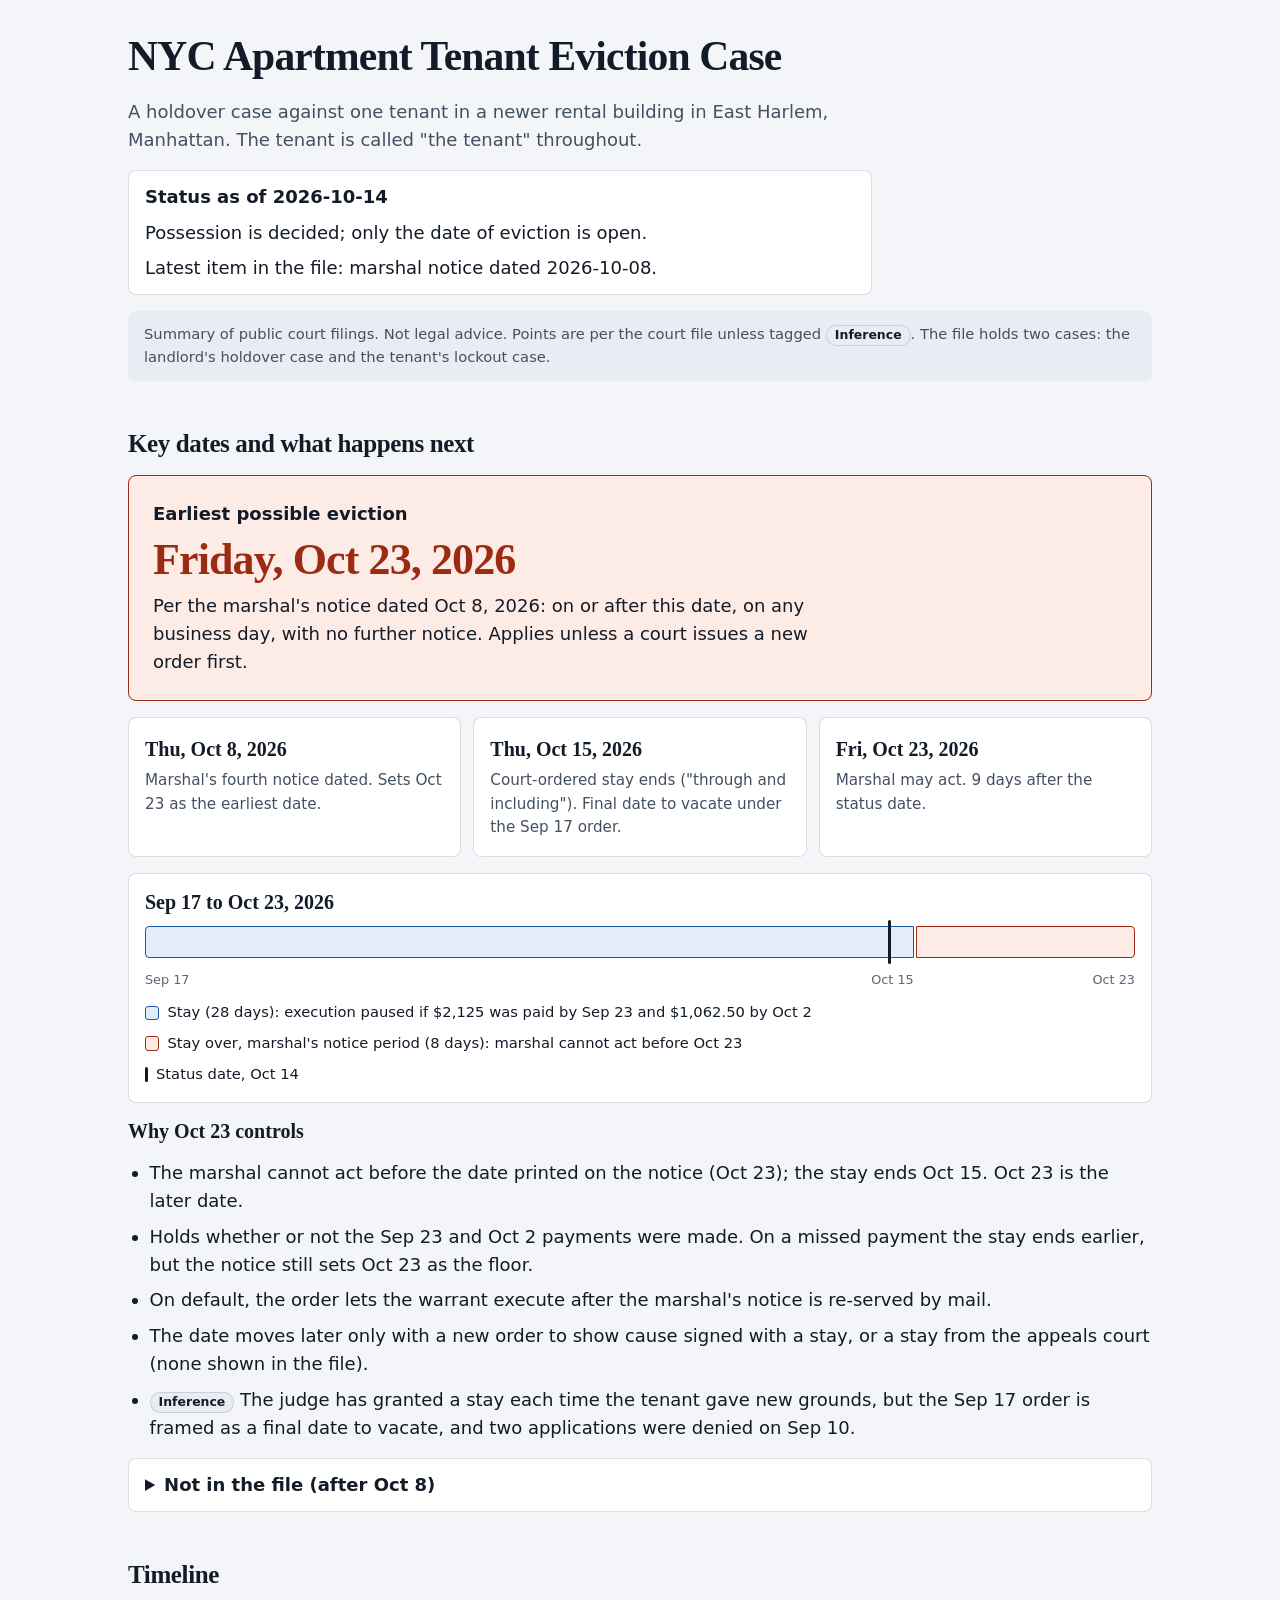
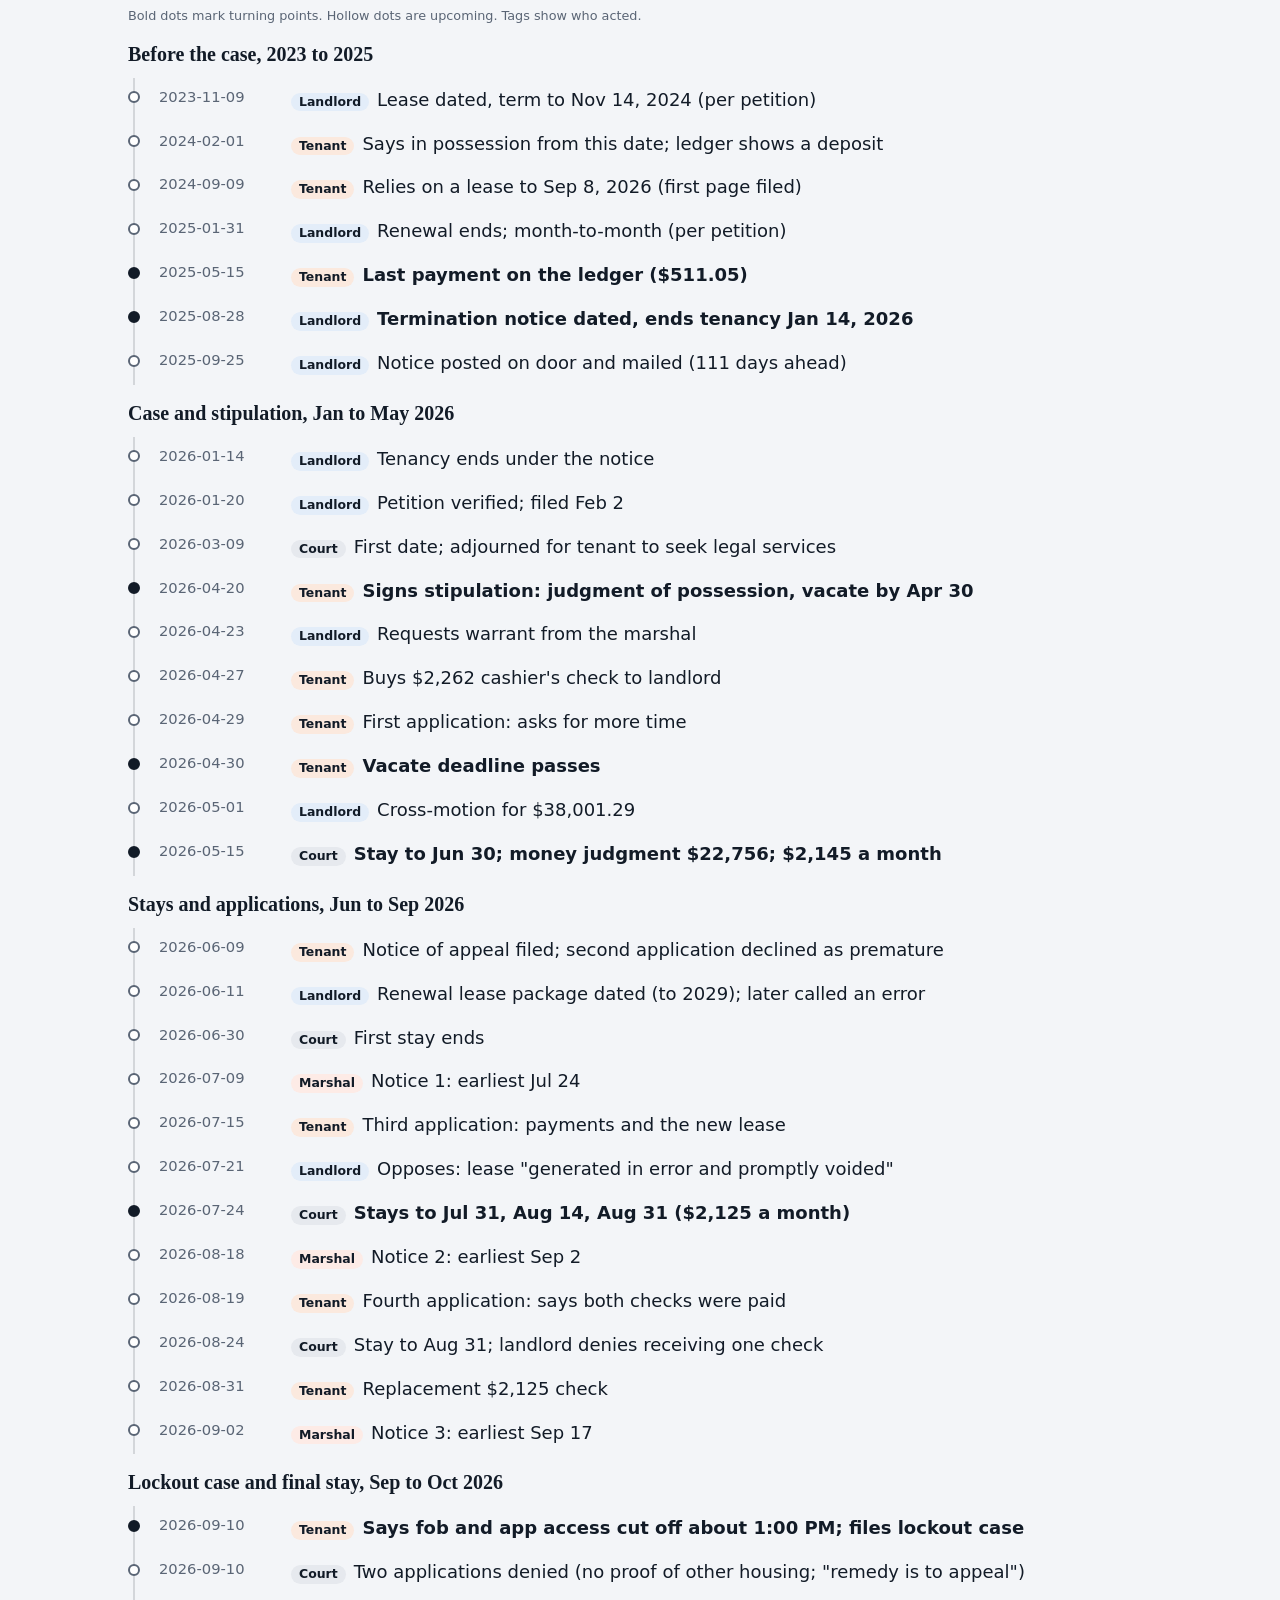
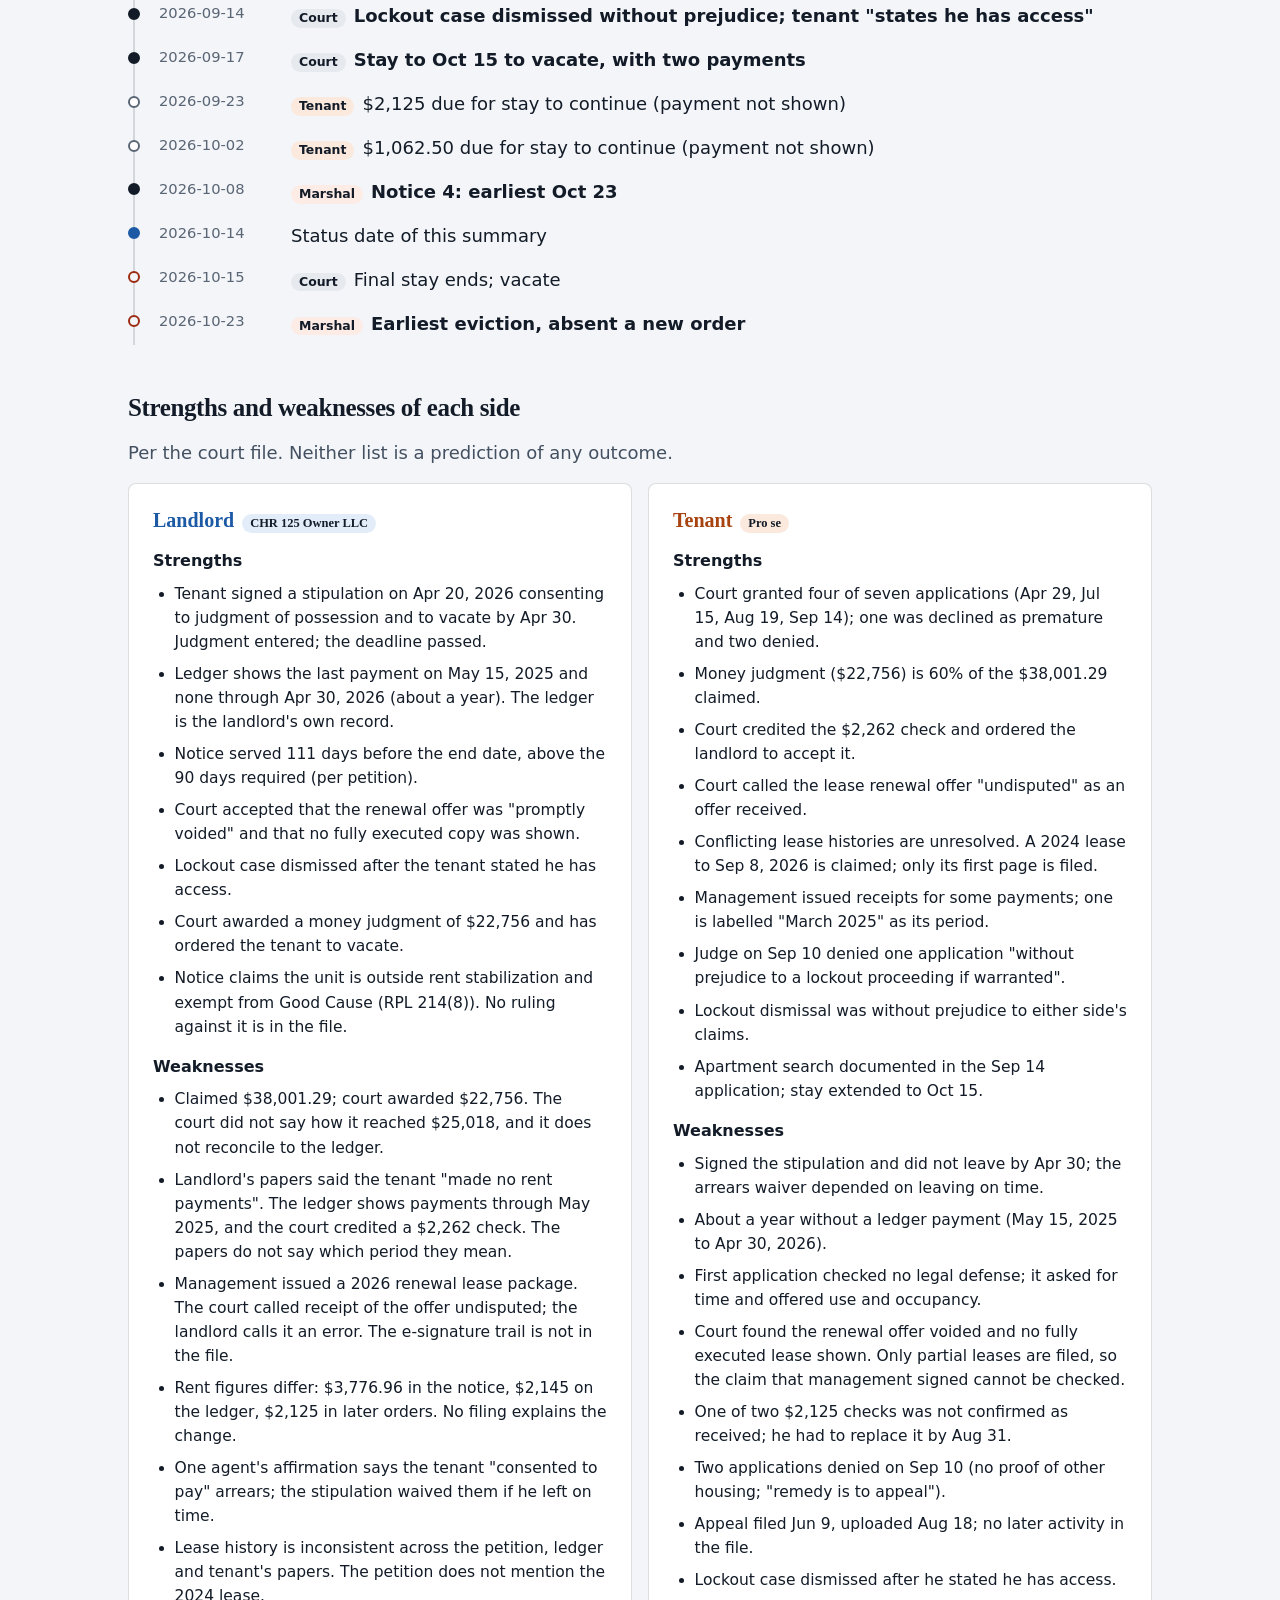
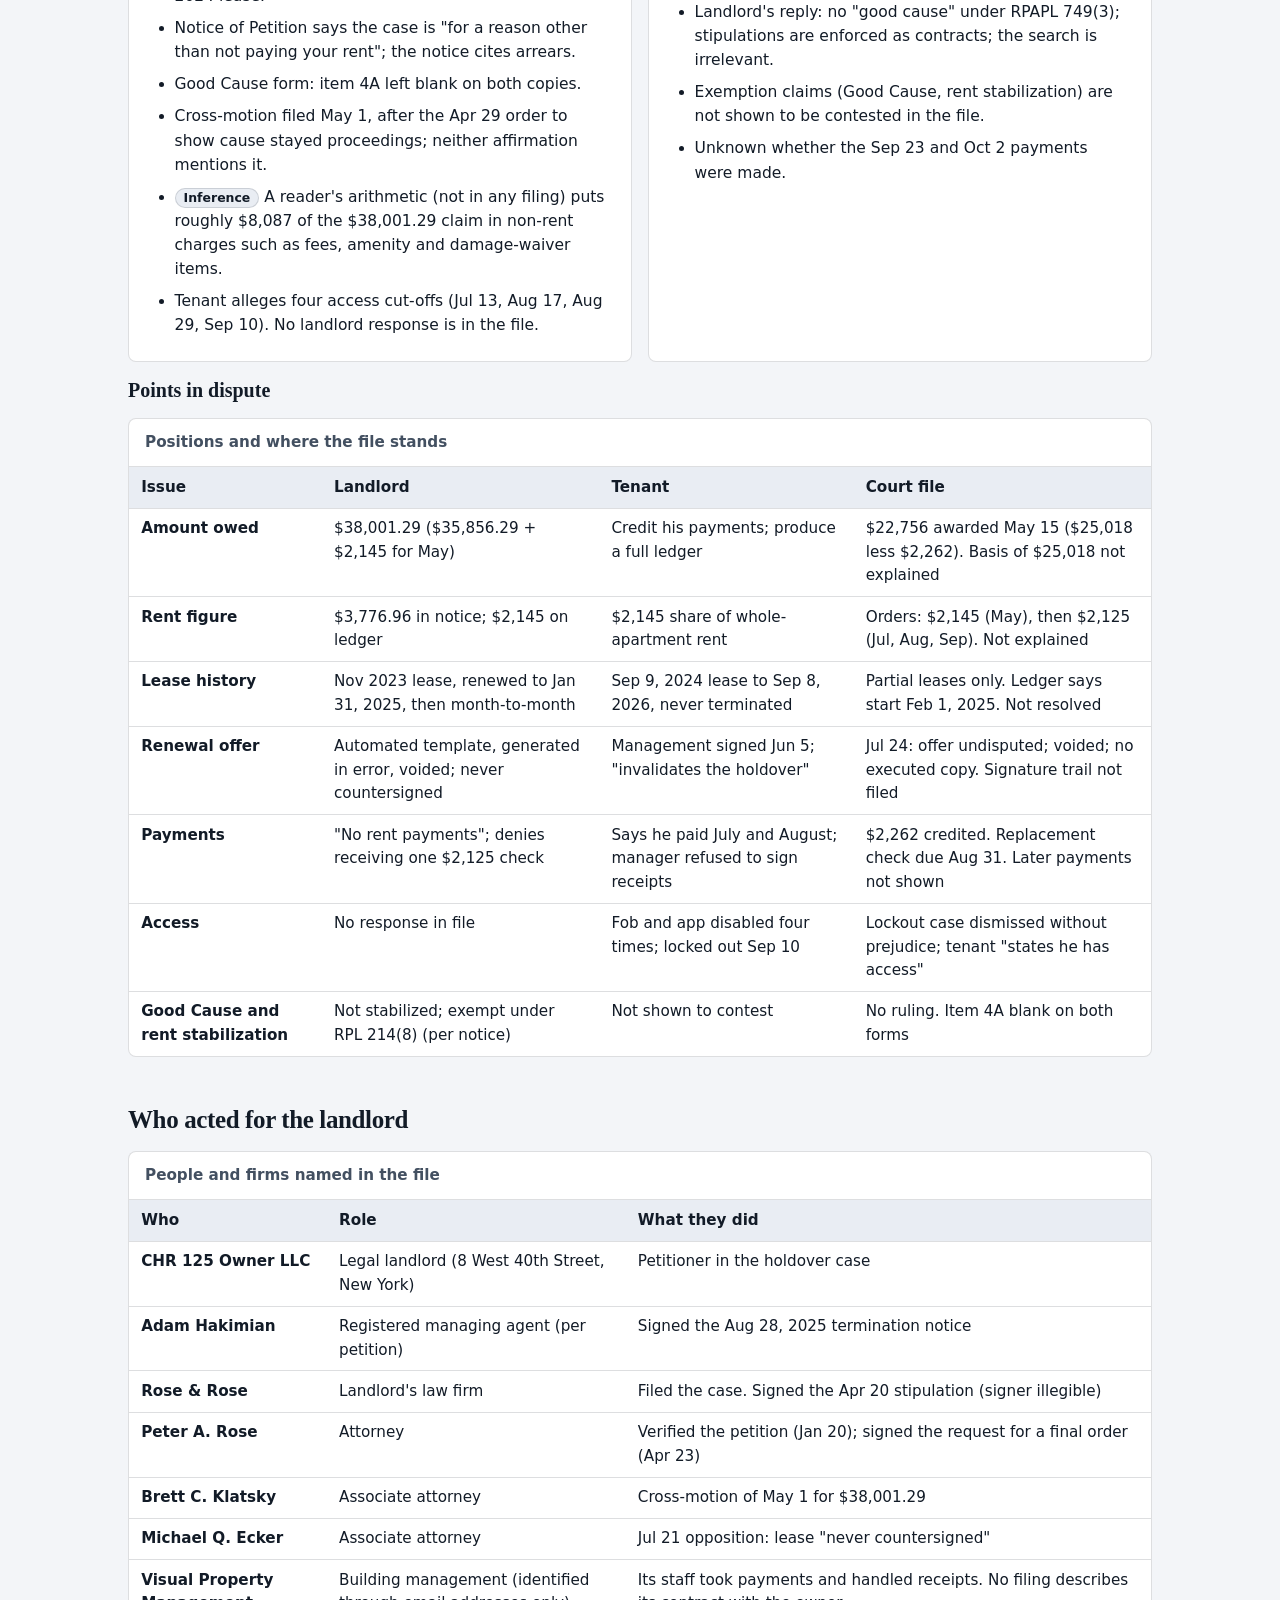
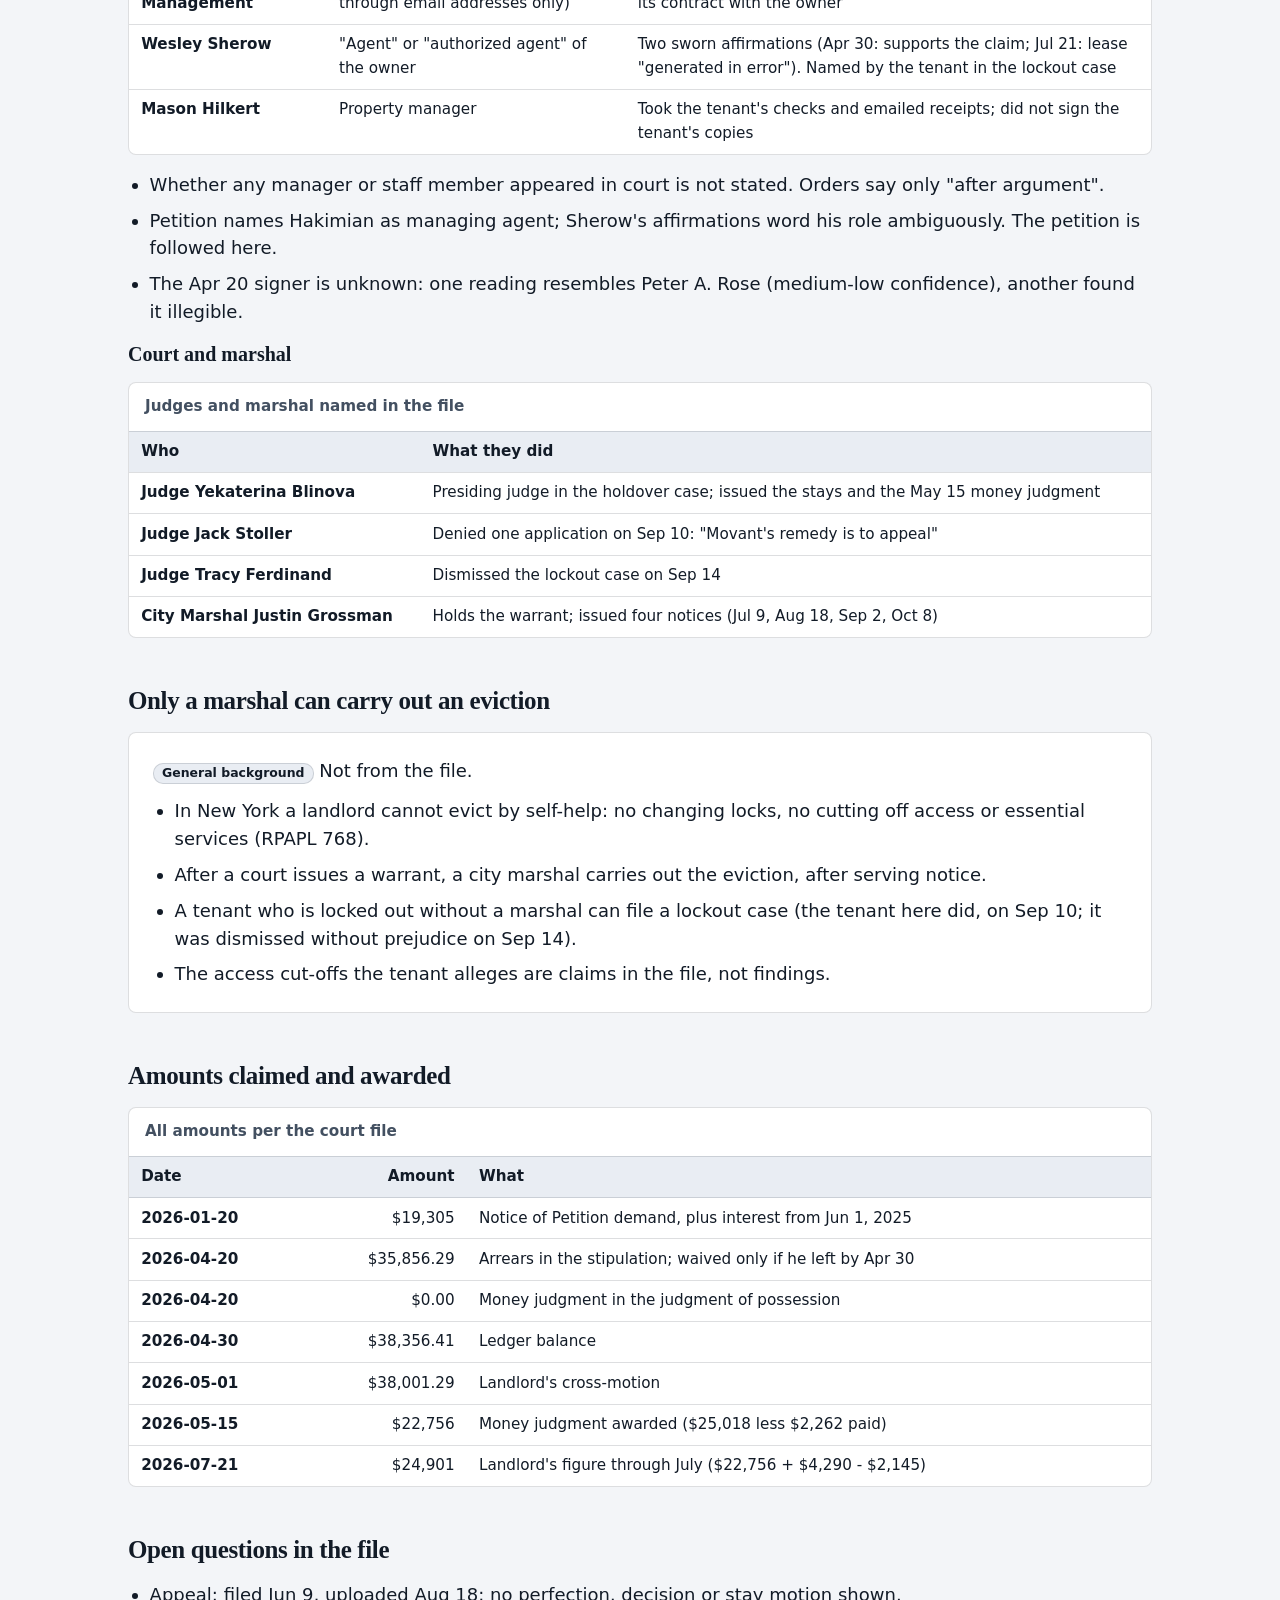
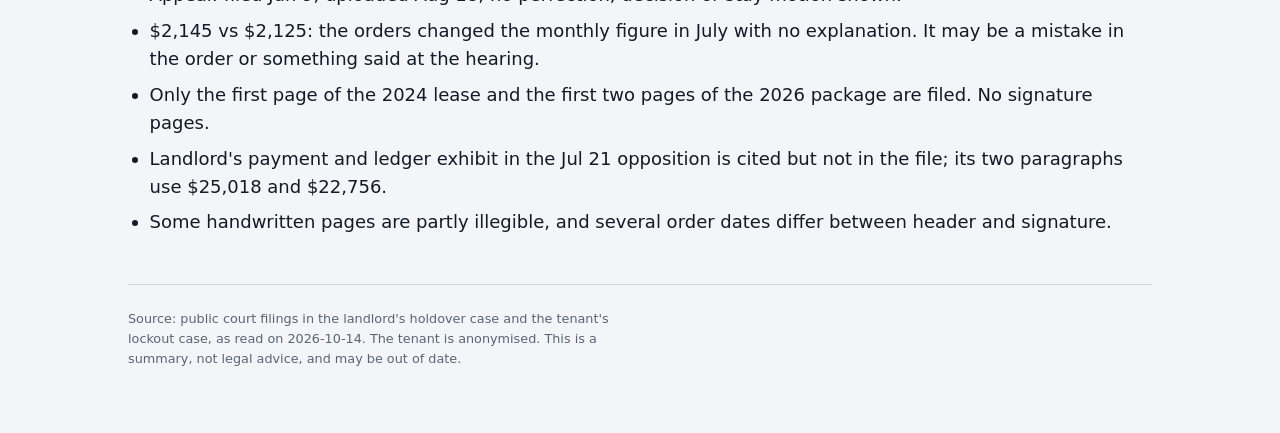
==== index.html @ d0ce260f "NYC Apartment Tenant Eviction Case: timeline, key dates, merits" ====
<!doctype html>
<html lang="en">
<head>
<meta charset="utf-8">
<meta name="viewport" content="width=device-width, initial-scale=1">
<title>NYC Apartment Tenant Eviction Case</title>
<meta name="description" content="Timeline, key dates and the strengths and weaknesses of each side in a New York City housing court holdover case, summarised from public filings.">
<meta http-equiv="Content-Security-Policy" content="default-src 'self'; script-src 'self'; style-src 'self'; img-src 'self' data:; object-src 'none'; base-uri 'self'">
<meta name="theme-color" media="(prefers-color-scheme: light)" content="#f3f5f8">
<meta name="theme-color" media="(prefers-color-scheme: dark)" content="#0e131a">
<link rel="icon" href="favicon.svg" type="image/svg+xml">
<link rel="stylesheet" href="style.css">
</head>
<body>
<a class="skip" href="#main">Skip to content</a>
<div class="wrap">

<header class="head">
  <h1>NYC Apartment Tenant Eviction Case</h1>
  <p class="lede">A holdover case against one tenant in a newer rental building in East Harlem, Manhattan. The tenant is called "the tenant" throughout.</p>
  <p class="status" role="status"><strong>Status as of 2026-10-14</strong> <span>Possession is decided; only the date of eviction is open.</span> <span>Latest item in the file: marshal notice dated 2026-10-08.</span></p>
  <p class="disclaimer">Summary of public court filings. Not legal advice. Points are per the court file unless tagged <span class="tag tag-inf">Inference</span>. The file holds two cases: the landlord's holdover case and the tenant's lockout case.</p>
</header>

<main id="main" class="wrap">

<section class="sec next" id="next" aria-labelledby="next-h">
  <h2 id="next-h">Key dates and what happens next</h2>

  <div class="hero-date">
    <p class="what">Earliest possible eviction</p>
    <p class="when">Friday, Oct 23, 2026</p>
    <p>Per the marshal's notice dated Oct 8, 2026: on or after this date, on any business day, with no further notice. Applies unless a court issues a new order first.</p>
  </div>

  <div class="dates">
    <div class="date">
      <span class="d">Thu, Oct 8, 2026</span>
      <span class="t">Marshal's fourth notice dated. Sets Oct 23 as the earliest date.</span>
    </div>
    <div class="date">
      <span class="d">Thu, Oct 15, 2026</span>
      <span class="t">Court-ordered stay ends ("through and including"). Final date to vacate under the Sep 17 order.</span>
    </div>
    <div class="date">
      <span class="d">Fri, Oct 23, 2026</span>
      <span class="t">Marshal may act. 9 days after the status date.</span>
    </div>
  </div>

  <div class="runway">
    <h3>Sep 17 to Oct 23, 2026</h3>
    <div class="bar" role="img" aria-label="Bar from Sep 17 to Oct 23, 2026. Stay runs 28 days to Oct 15, then 8 days to the marshal's earliest date of Oct 23. Status date Oct 14 marked.">
      <div class="seg seg-stay"></div>
      <div class="seg seg-gap"></div>
      <div class="mark"></div>
    </div>
    <div class="axis" aria-hidden="true"><span class="ax-stay"><span>Sep 17</span><span>Oct 15</span></span><span class="ax-gap">Oct 23</span></div>
    <ul class="legend">
      <li><span class="sw sw-stay"></span><span>Stay (28 days): execution paused if $2,125 was paid by Sep 23 and $1,062.50 by Oct 2</span></li>
      <li><span class="sw sw-gap"></span><span>Stay over, marshal's notice period (8 days): marshal cannot act before Oct 23</span></li>
      <li><span class="sw sw-now"></span><span>Status date, Oct 14</span></li>
    </ul>
  </div>

  <h3>Why Oct 23 controls</h3>
  <ul>
    <li>The marshal cannot act before the date printed on the notice (Oct 23); the stay ends Oct 15. Oct 23 is the later date.</li>
    <li>Holds whether or not the Sep 23 and Oct 2 payments were made. On a missed payment the stay ends earlier, but the notice still sets Oct 23 as the floor.</li>
    <li>On default, the order lets the warrant execute after the marshal's notice is re-served by mail.</li>
    <li>The date moves later only with a new order to show cause signed with a stay, or a stay from the appeals court (none shown in the file).</li>
    <li><span class="tag tag-inf">Inference</span> The judge has granted a stay each time the tenant gave new grounds, but the Sep 17 order is framed as a final date to vacate, and two applications were denied on Sep 10.</li>
  </ul>
  <details>
    <summary>Not in the file (after Oct 8)</summary>
    <ul>
      <li>Whether the $2,125 (Sep 23) and $1,062.50 (Oct 2) payments were made.</li>
      <li>Whether the tenant moved out or filed another application.</li>
      <li>Why the Oct 8 notice issued before the Oct 15 stay ended (default, or prepared ahead).</li>
    </ul>
  </details>
</section>

<section class="sec" id="timeline" aria-labelledby="tl-h">
  <h2 id="tl-h">Timeline</h2>
  <p class="small">Bold dots mark turning points. Hollow dots are upcoming. Tags show who acted.</p>

  <div class="phase">
    <h3>Before the case, 2023 to 2025</h3>
    <ol class="tl">
      <li><time datetime="2023-11-09">2023-11-09</time><span class="ev"><span class="tag tag-landlord">Landlord</span><span class="txt">Lease dated, term to Nov 14, 2024 (per petition)</span></span></li>
      <li><time datetime="2024-02-01">2024-02-01</time><span class="ev"><span class="tag tag-tenant">Tenant</span><span class="txt">Says in possession from this date; ledger shows a deposit</span></span></li>
      <li><time datetime="2024-09-09">2024-09-09</time><span class="ev"><span class="tag tag-tenant">Tenant</span><span class="txt">Relies on a lease to Sep 8, 2026 (first page filed)</span></span></li>
      <li><time datetime="2025-01-31">2025-01-31</time><span class="ev"><span class="tag tag-landlord">Landlord</span><span class="txt">Renewal ends; month-to-month (per petition)</span></span></li>
      <li class="key"><time datetime="2025-05-15">2025-05-15</time><span class="ev"><span class="tag tag-tenant">Tenant</span><span class="txt">Last payment on the ledger ($511.05)</span></span></li>
      <li class="key"><time datetime="2025-08-28">2025-08-28</time><span class="ev"><span class="tag tag-landlord">Landlord</span><span class="txt">Termination notice dated, ends tenancy Jan 14, 2026</span></span></li>
      <li><time datetime="2025-09-25">2025-09-25</time><span class="ev"><span class="tag tag-landlord">Landlord</span><span class="txt">Notice posted on door and mailed (111 days ahead)</span></span></li>
    </ol>
  </div>

  <div class="phase">
    <h3>Case and stipulation, Jan to May 2026</h3>
    <ol class="tl">
      <li><time datetime="2026-01-14">2026-01-14</time><span class="ev"><span class="tag tag-landlord">Landlord</span><span class="txt">Tenancy ends under the notice</span></span></li>
      <li><time datetime="2026-01-20">2026-01-20</time><span class="ev"><span class="tag tag-landlord">Landlord</span><span class="txt">Petition verified; filed Feb 2</span></span></li>
      <li><time datetime="2026-03-09">2026-03-09</time><span class="ev"><span class="tag tag-court">Court</span><span class="txt">First date; adjourned for tenant to seek legal services</span></span></li>
      <li class="key"><time datetime="2026-04-20">2026-04-20</time><span class="ev"><span class="tag tag-tenant">Tenant</span><span class="txt">Signs stipulation: judgment of possession, vacate by Apr 30</span></span></li>
      <li><time datetime="2026-04-23">2026-04-23</time><span class="ev"><span class="tag tag-landlord">Landlord</span><span class="txt">Requests warrant from the marshal</span></span></li>
      <li><time datetime="2026-04-27">2026-04-27</time><span class="ev"><span class="tag tag-tenant">Tenant</span><span class="txt">Buys $2,262 cashier's check to landlord</span></span></li>
      <li><time datetime="2026-04-29">2026-04-29</time><span class="ev"><span class="tag tag-tenant">Tenant</span><span class="txt">First application: asks for more time</span></span></li>
      <li class="key"><time datetime="2026-04-30">2026-04-30</time><span class="ev"><span class="tag tag-tenant">Tenant</span><span class="txt">Vacate deadline passes</span></span></li>
      <li><time datetime="2026-05-01">2026-05-01</time><span class="ev"><span class="tag tag-landlord">Landlord</span><span class="txt">Cross-motion for $38,001.29</span></span></li>
      <li class="key"><time datetime="2026-05-15">2026-05-15</time><span class="ev"><span class="tag tag-court">Court</span><span class="txt">Stay to Jun 30; money judgment $22,756; $2,145 a month</span></span></li>
    </ol>
  </div>

  <div class="phase">
    <h3>Stays and applications, Jun to Sep 2026</h3>
    <ol class="tl">
      <li><time datetime="2026-06-09">2026-06-09</time><span class="ev"><span class="tag tag-tenant">Tenant</span><span class="txt">Notice of appeal filed; second application declined as premature</span></span></li>
      <li><time datetime="2026-06-11">2026-06-11</time><span class="ev"><span class="tag tag-landlord">Landlord</span><span class="txt">Renewal lease package dated (to 2029); later called an error</span></span></li>
      <li><time datetime="2026-06-30">2026-06-30</time><span class="ev"><span class="tag tag-court">Court</span><span class="txt">First stay ends</span></span></li>
      <li><time datetime="2026-07-09">2026-07-09</time><span class="ev"><span class="tag tag-marshal">Marshal</span><span class="txt">Notice 1: earliest Jul 24</span></span></li>
      <li><time datetime="2026-07-15">2026-07-15</time><span class="ev"><span class="tag tag-tenant">Tenant</span><span class="txt">Third application: payments and the new lease</span></span></li>
      <li><time datetime="2026-07-21">2026-07-21</time><span class="ev"><span class="tag tag-landlord">Landlord</span><span class="txt">Opposes: lease "generated in error and promptly voided"</span></span></li>
      <li class="key"><time datetime="2026-07-24">2026-07-24</time><span class="ev"><span class="tag tag-court">Court</span><span class="txt">Stays to Jul 31, Aug 14, Aug 31 ($2,125 a month)</span></span></li>
      <li><time datetime="2026-08-18">2026-08-18</time><span class="ev"><span class="tag tag-marshal">Marshal</span><span class="txt">Notice 2: earliest Sep 2</span></span></li>
      <li><time datetime="2026-08-19">2026-08-19</time><span class="ev"><span class="tag tag-tenant">Tenant</span><span class="txt">Fourth application: says both checks were paid</span></span></li>
      <li><time datetime="2026-08-24">2026-08-24</time><span class="ev"><span class="tag tag-court">Court</span><span class="txt">Stay to Aug 31; landlord denies receiving one check</span></span></li>
      <li><time datetime="2026-08-31">2026-08-31</time><span class="ev"><span class="tag tag-tenant">Tenant</span><span class="txt">Replacement $2,125 check</span></span></li>
      <li><time datetime="2026-09-02">2026-09-02</time><span class="ev"><span class="tag tag-marshal">Marshal</span><span class="txt">Notice 3: earliest Sep 17</span></span></li>
    </ol>
  </div>

  <div class="phase">
    <h3>Lockout case and final stay, Sep to Oct 2026</h3>
    <ol class="tl">
      <li class="key"><time datetime="2026-09-10">2026-09-10</time><span class="ev"><span class="tag tag-tenant">Tenant</span><span class="txt">Says fob and app access cut off about 1:00 PM; files lockout case</span></span></li>
      <li><time datetime="2026-09-10">2026-09-10</time><span class="ev"><span class="tag tag-court">Court</span><span class="txt">Two applications denied (no proof of other housing; "remedy is to appeal")</span></span></li>
      <li class="key"><time datetime="2026-09-14">2026-09-14</time><span class="ev"><span class="tag tag-court">Court</span><span class="txt">Lockout case dismissed without prejudice; tenant "states he has access"</span></span></li>
      <li class="key"><time datetime="2026-09-17">2026-09-17</time><span class="ev"><span class="tag tag-court">Court</span><span class="txt">Stay to Oct 15 to vacate, with two payments</span></span></li>
      <li><time datetime="2026-09-23">2026-09-23</time><span class="ev"><span class="tag tag-tenant">Tenant</span><span class="txt">$2,125 due for stay to continue (payment not shown)</span></span></li>
      <li><time datetime="2026-10-02">2026-10-02</time><span class="ev"><span class="tag tag-tenant">Tenant</span><span class="txt">$1,062.50 due for stay to continue (payment not shown)</span></span></li>
      <li class="key"><time datetime="2026-10-08">2026-10-08</time><span class="ev"><span class="tag tag-marshal">Marshal</span><span class="txt">Notice 4: earliest Oct 23</span></span></li>
      <li class="now"><time datetime="2026-10-14">2026-10-14</time><span class="ev"><span class="txt">Status date of this summary</span></span></li>
      <li class="future"><time datetime="2026-10-15">2026-10-15</time><span class="ev"><span class="tag tag-court">Court</span><span class="txt">Final stay ends; vacate</span></span></li>
      <li class="future key"><time datetime="2026-10-23">2026-10-23</time><span class="ev"><span class="tag tag-marshal">Marshal</span><span class="txt">Earliest eviction, absent a new order</span></span></li>
    </ol>
  </div>
</section>

<section class="sec" id="merits" aria-labelledby="merits-h">
  <h2 id="merits-h">Strengths and weaknesses of each side</h2>
  <p class="lede">Per the court file. Neither list is a prediction of any outcome.</p>

  <div class="sides">
    <article class="side side-landlord">
      <h3>Landlord <span class="tag tag-landlord">CHR 125 Owner LLC</span></h3>
      <div>
        <h4>Strengths</h4>
        <ul>
          <li>Tenant signed a stipulation on Apr 20, 2026 consenting to judgment of possession and to vacate by Apr 30. Judgment entered; the deadline passed.</li>
          <li>Ledger shows the last payment on May 15, 2025 and none through Apr 30, 2026 (about a year). The ledger is the landlord's own record.</li>
          <li>Notice served 111 days before the end date, above the 90 days required (per petition).</li>
          <li>Court accepted that the renewal offer was "promptly voided" and that no fully executed copy was shown.</li>
          <li>Lockout case dismissed after the tenant stated he has access.</li>
          <li>Court awarded a money judgment of $22,756 and has ordered the tenant to vacate.</li>
          <li>Notice claims the unit is outside rent stabilization and exempt from Good Cause (RPL 214(8)). No ruling against it is in the file.</li>
        </ul>
      </div>
      <div>
        <h4>Weaknesses</h4>
        <ul>
          <li>Claimed $38,001.29; court awarded $22,756. The court did not say how it reached $25,018, and it does not reconcile to the ledger.</li>
          <li>Landlord's papers said the tenant "made no rent payments". The ledger shows payments through May 2025, and the court credited a $2,262 check. The papers do not say which period they mean.</li>
          <li>Management issued a 2026 renewal lease package. The court called receipt of the offer undisputed; the landlord calls it an error. The e-signature trail is not in the file.</li>
          <li>Rent figures differ: $3,776.96 in the notice, $2,145 on the ledger, $2,125 in later orders. No filing explains the change.</li>
          <li>One agent's affirmation says the tenant "consented to pay" arrears; the stipulation waived them if he left on time.</li>
          <li>Lease history is inconsistent across the petition, ledger and tenant's papers. The petition does not mention the 2024 lease.</li>
          <li>Notice of Petition says the case is "for a reason other than not paying your rent"; the notice cites arrears.</li>
          <li>Good Cause form: item 4A left blank on both copies.</li>
          <li>Cross-motion filed May 1, after the Apr 29 order to show cause stayed proceedings; neither affirmation mentions it.</li>
          <li><span class="tag tag-inf">Inference</span> A reader's arithmetic (not in any filing) puts roughly $8,087 of the $38,001.29 claim in non-rent charges such as fees, amenity and damage-waiver items.</li>
          <li>Tenant alleges four access cut-offs (Jul 13, Aug 17, Aug 29, Sep 10). No landlord response is in the file.</li>
        </ul>
      </div>
    </article>

    <article class="side side-tenant">
      <h3>Tenant <span class="tag tag-tenant">Pro se</span></h3>
      <div>
        <h4>Strengths</h4>
        <ul>
          <li>Court granted four of seven applications (Apr 29, Jul 15, Aug 19, Sep 14); one was declined as premature and two denied.</li>
          <li>Money judgment ($22,756) is 60% of the $38,001.29 claimed.</li>
          <li>Court credited the $2,262 check and ordered the landlord to accept it.</li>
          <li>Court called the lease renewal offer "undisputed" as an offer received.</li>
          <li>Conflicting lease histories are unresolved. A 2024 lease to Sep 8, 2026 is claimed; only its first page is filed.</li>
          <li>Management issued receipts for some payments; one is labelled "March 2025" as its period.</li>
          <li>Judge on Sep 10 denied one application "without prejudice to a lockout proceeding if warranted".</li>
          <li>Lockout dismissal was without prejudice to either side's claims.</li>
          <li>Apartment search documented in the Sep 14 application; stay extended to Oct 15.</li>
        </ul>
      </div>
      <div>
        <h4>Weaknesses</h4>
        <ul>
          <li>Signed the stipulation and did not leave by Apr 30; the arrears waiver depended on leaving on time.</li>
          <li>About a year without a ledger payment (May 15, 2025 to Apr 30, 2026).</li>
          <li>First application checked no legal defense; it asked for time and offered use and occupancy.</li>
          <li>Court found the renewal offer voided and no fully executed lease shown. Only partial leases are filed, so the claim that management signed cannot be checked.</li>
          <li>One of two $2,125 checks was not confirmed as received; he had to replace it by Aug 31.</li>
          <li>Two applications denied on Sep 10 (no proof of other housing; "remedy is to appeal").</li>
          <li>Appeal filed Jun 9, uploaded Aug 18; no later activity in the file.</li>
          <li>Lockout case dismissed after he stated he has access.</li>
          <li>Landlord's reply: no "good cause" under RPAPL 749(3); stipulations are enforced as contracts; the search is irrelevant.</li>
          <li>Exemption claims (Good Cause, rent stabilization) are not shown to be contested in the file.</li>
          <li>Unknown whether the Sep 23 and Oct 2 payments were made.</li>
        </ul>
      </div>
    </article>
  </div>

  <h3>Points in dispute</h3>
  <div class="scroller" tabindex="0" role="region" aria-label="Points in dispute, scrolls sideways on narrow screens">
    <table class="t-dispute stack">
      <caption>Positions and where the file stands</caption>
      <thead><tr><th scope="col">Issue</th><th scope="col">Landlord</th><th scope="col">Tenant</th><th scope="col">Court file</th></tr></thead>
      <tbody>
        <tr><th scope="row">Amount owed</th><td data-label="Landlord">$38,001.29 ($35,856.29 + $2,145 for May)</td><td data-label="Tenant">Credit his payments; produce a full ledger</td><td data-label="Court file">$22,756 awarded May 15 ($25,018 less $2,262). Basis of $25,018 not explained</td></tr>
        <tr><th scope="row">Rent figure</th><td data-label="Landlord">$3,776.96 in notice; $2,145 on ledger</td><td data-label="Tenant">$2,145 share of whole-apartment rent</td><td data-label="Court file">Orders: $2,145 (May), then $2,125 (Jul, Aug, Sep). Not explained</td></tr>
        <tr><th scope="row">Lease history</th><td data-label="Landlord">Nov 2023 lease, renewed to Jan 31, 2025, then month-to-month</td><td data-label="Tenant">Sep 9, 2024 lease to Sep 8, 2026, never terminated</td><td data-label="Court file">Partial leases only. Ledger says start Feb 1, 2025. Not resolved</td></tr>
        <tr><th scope="row">Renewal offer</th><td data-label="Landlord">Automated template, generated in error, voided; never countersigned</td><td data-label="Tenant">Management signed Jun 5; "invalidates the holdover"</td><td data-label="Court file">Jul 24: offer undisputed; voided; no executed copy. Signature trail not filed</td></tr>
        <tr><th scope="row">Payments</th><td data-label="Landlord">"No rent payments"; denies receiving one $2,125 check</td><td data-label="Tenant">Says he paid July and August; manager refused to sign receipts</td><td data-label="Court file">$2,262 credited. Replacement check due Aug 31. Later payments not shown</td></tr>
        <tr><th scope="row">Access</th><td data-label="Landlord">No response in file</td><td data-label="Tenant">Fob and app disabled four times; locked out Sep 10</td><td data-label="Court file">Lockout case dismissed without prejudice; tenant "states he has access"</td></tr>
        <tr><th scope="row">Good Cause and rent stabilization</th><td data-label="Landlord">Not stabilized; exempt under RPL 214(8) (per notice)</td><td data-label="Tenant">Not shown to contest</td><td data-label="Court file">No ruling. Item 4A blank on both forms</td></tr>
      </tbody>
    </table>
  </div>
</section>

<section class="sec" id="who" aria-labelledby="who-h">
  <h2 id="who-h">Who acted for the landlord</h2>
  <div class="scroller" tabindex="0" role="region" aria-label="Who acted for the landlord, scrolls sideways on narrow screens">
    <table class="t-who stack">
      <caption>People and firms named in the file</caption>
      <thead><tr><th scope="col">Who</th><th scope="col">Role</th><th scope="col">What they did</th></tr></thead>
      <tbody>
        <tr><th scope="row">CHR 125 Owner LLC</th><td data-label="Role">Legal landlord (8 West 40th Street, New York)</td><td data-label="What they did">Petitioner in the holdover case</td></tr>
        <tr><th scope="row">Adam Hakimian</th><td data-label="Role">Registered managing agent (per petition)</td><td data-label="What they did">Signed the Aug 28, 2025 termination notice</td></tr>
        <tr><th scope="row">Rose &amp; Rose</th><td data-label="Role">Landlord's law firm</td><td data-label="What they did">Filed the case. Signed the Apr 20 stipulation (signer illegible)</td></tr>
        <tr><th scope="row">Peter A. Rose</th><td data-label="Role">Attorney</td><td data-label="What they did">Verified the petition (Jan 20); signed the request for a final order (Apr 23)</td></tr>
        <tr><th scope="row">Brett C. Klatsky</th><td data-label="Role">Associate attorney</td><td data-label="What they did">Cross-motion of May 1 for $38,001.29</td></tr>
        <tr><th scope="row">Michael Q. Ecker</th><td data-label="Role">Associate attorney</td><td data-label="What they did">Jul 21 opposition: lease "never countersigned"</td></tr>
        <tr><th scope="row">Visual Property Management</th><td data-label="Role">Building management (identified through email addresses only)</td><td data-label="What they did">Its staff took payments and handled receipts. No filing describes its contract with the owner</td></tr>
        <tr><th scope="row">Wesley Sherow</th><td data-label="Role">"Agent" or "authorized agent" of the owner</td><td data-label="What they did">Two sworn affirmations (Apr 30: supports the claim; Jul 21: lease "generated in error"). Named by the tenant in the lockout case</td></tr>
        <tr><th scope="row">Mason Hilkert</th><td data-label="Role">Property manager</td><td data-label="What they did">Took the tenant's checks and emailed receipts; did not sign the tenant's copies</td></tr>
      </tbody>
    </table>
  </div>
  <ul>
    <li>Whether any manager or staff member appeared in court is not stated. Orders say only "after argument".</li>
    <li>Petition names Hakimian as managing agent; Sherow's affirmations word his role ambiguously. The petition is followed here.</li>
    <li>The Apr 20 signer is unknown: one reading resembles Peter A. Rose (medium-low confidence), another found it illegible.</li>
  </ul>

  <h3>Court and marshal</h3>
  <div class="scroller" tabindex="0" role="region" aria-label="Court and marshal, scrolls sideways on narrow screens">
    <table class="stack">
      <caption>Judges and marshal named in the file</caption>
      <thead><tr><th scope="col">Who</th><th scope="col">What they did</th></tr></thead>
      <tbody>
        <tr><th scope="row">Judge Yekaterina Blinova</th><td data-label="What they did">Presiding judge in the holdover case; issued the stays and the May 15 money judgment</td></tr>
        <tr><th scope="row">Judge Jack Stoller</th><td data-label="What they did">Denied one application on Sep 10: "Movant's remedy is to appeal"</td></tr>
        <tr><th scope="row">Judge Tracy Ferdinand</th><td data-label="What they did">Dismissed the lockout case on Sep 14</td></tr>
        <tr><th scope="row">City Marshal Justin Grossman</th><td data-label="What they did">Holds the warrant; issued four notices (Jul 9, Aug 18, Sep 2, Oct 8)</td></tr>
      </tbody>
    </table>
  </div>
</section>

<section class="sec" id="rule" aria-labelledby="rule-h">
  <h2 id="rule-h">Only a marshal can carry out an eviction</h2>
  <div class="rule">
    <p><span class="tag tag-inf">General background</span> Not from the file.</p>
    <ul>
      <li>In New York a landlord cannot evict by self-help: no changing locks, no cutting off access or essential services (RPAPL 768).</li>
      <li>After a court issues a warrant, a city marshal carries out the eviction, after serving notice.</li>
      <li>A tenant who is locked out without a marshal can file a lockout case (the tenant here did, on Sep 10; it was dismissed without prejudice on Sep 14).</li>
      <li>The access cut-offs the tenant alleges are claims in the file, not findings.</li>
    </ul>
  </div>
</section>

<section class="sec" id="money" aria-labelledby="money-h">
  <h2 id="money-h">Amounts claimed and awarded</h2>
  <div class="scroller" tabindex="0" role="region" aria-label="Amounts claimed and awarded">
    <table class="stack">
      <caption>All amounts per the court file</caption>
      <thead><tr><th scope="col">Date</th><th scope="col" class="num">Amount</th><th scope="col">What</th></tr></thead>
      <tbody>
        <tr><th scope="row">2026-01-20</th><td class="num" data-label="Amount">$19,305</td><td data-label="What">Notice of Petition demand, plus interest from Jun 1, 2025</td></tr>
        <tr><th scope="row">2026-04-20</th><td class="num" data-label="Amount">$35,856.29</td><td data-label="What">Arrears in the stipulation; waived only if he left by Apr 30</td></tr>
        <tr><th scope="row">2026-04-20</th><td class="num" data-label="Amount">$0.00</td><td data-label="What">Money judgment in the judgment of possession</td></tr>
        <tr><th scope="row">2026-04-30</th><td class="num" data-label="Amount">$38,356.41</td><td data-label="What">Ledger balance</td></tr>
        <tr><th scope="row">2026-05-01</th><td class="num" data-label="Amount">$38,001.29</td><td data-label="What">Landlord's cross-motion</td></tr>
        <tr><th scope="row">2026-05-15</th><td class="num" data-label="Amount">$22,756</td><td data-label="What">Money judgment awarded ($25,018 less $2,262 paid)</td></tr>
        <tr><th scope="row">2026-07-21</th><td class="num" data-label="Amount">$24,901</td><td data-label="What">Landlord's figure through July ($22,756 + $4,290 - $2,145)</td></tr>
      </tbody>
    </table>
  </div>
</section>

<section class="sec" id="unknowns" aria-labelledby="unk-h">
  <h2 id="unk-h">Open questions in the file</h2>
  <ul>
    <li>Appeal: filed Jun 9, uploaded Aug 18; no perfection, decision or stay motion shown.</li>
    <li>$2,145 vs $2,125: the orders changed the monthly figure in July with no explanation. It may be a mistake in the order or something said at the hearing.</li>
    <li>Only the first page of the 2024 lease and the first two pages of the 2026 package are filed. No signature pages.</li>
    <li>Landlord's payment and ledger exhibit in the Jul 21 opposition is cited but not in the file; its two paragraphs use $25,018 and $22,756.</li>
    <li>Some handwritten pages are partly illegible, and several order dates differ between header and signature.</li>
  </ul>
</section>

</main>

<footer>
  <p class="small">Source: public court filings in the landlord's holdover case and the tenant's lockout case, as read on 2026-10-14. The tenant is anonymised. This is a summary, not legal advice, and may be out of date.</p>
</footer>

</div>
</body>
</html>
---- style.css ----
/* Plan
   Subject: one NYC housing-court holdover case, summarised from public filings.
   Audience: general public reader. Job: show where the case stands and what happens next.
   Layout: left-aligned reading column (max 64rem); deadline panel first, then timeline, merits, tables.
     [ title + status ]
     [ next dates + runway bar ]
     [ timeline | merits | disputes | who acted | marshal rule ]
   Colour: ink (text), paper (page), civic blue = landlord side, burnt orange = tenant side, red = deadline.
   Type: Charter/Georgia serif for headings (court-document feel), system sans for body, tabular figures for dates.
   Principles: the one date that matters (Oct 23) is the only loud element; sides are always labelled in text, never by colour alone.
   Revision note: dropped a horizontal timeline; phone-width labels collided, vertical rail reads better. */

:root {
  --bg: #f3f5f8;
  --surface: #ffffff;
  --fg: #121b27;
  --fg-2: #435061;
  --muted: #5a6575;
  --line: rgba(18, 27, 39, 0.14);
  --tint: #e9edf3;
  --landlord: #1c5aa6;
  --landlord-bg: #e3edf9;
  --tenant: #a8420f;
  --tenant-bg: #fbe9de;
  --alert: #9d2b13;
  --alert-bg: #fdebe6;
  --court-bg: #e6e9ee;
  --focus: #1c5aa6;
  --font-head: Charter, "Iowan Old Style", "Palatino Linotype", Georgia, serif;
  --font-body: system-ui, -apple-system, "Segoe UI", Roboto, sans-serif;
  --step--1: 0.8rem;
  --step-0: 1rem;
  --step-1: 1.25rem;
  --step-2: 1.563rem;
  --step-3: 1.953rem;
  --space-1: 4px;
  --space-2: 8px;
  --space-3: 12px;
  --space-4: 16px;
  --space-5: 24px;
  --space-6: 32px;
  --space-7: 48px;
  --space-8: 64px;
  --radius-s: 4px;
  --radius-m: 8px;
  --shadow: 0 1px 2px rgba(18, 27, 39, 0.08), 0 4px 12px rgba(18, 27, 39, 0.06);
  color-scheme: light;
}
@media (prefers-color-scheme: dark) {
  :root:not([data-theme="light"]) {
    --bg: #0e131a;
    --surface: #161d27;
    --fg: #eceff3;
    --fg-2: #c0c8d3;
    --muted: #9ba5b3;
    --line: rgba(255, 255, 255, 0.14);
    --tint: #1e2733;
    --landlord: #7db3f2;
    --landlord-bg: #17283e;
    --tenant: #f39a6e;
    --tenant-bg: #3a2214;
    --alert: #ffb199;
    --alert-bg: #3a1c15;
    --court-bg: #232c38;
    --focus: #86b6ef;
    --shadow: 0 1px 2px rgba(0, 0, 0, 0.5);
    color-scheme: dark;
  }
}
:root[data-theme="dark"] {
  --bg: #0e131a;
  --surface: #161d27;
  --fg: #eceff3;
  --fg-2: #c0c8d3;
  --muted: #9ba5b3;
  --line: rgba(255, 255, 255, 0.14);
  --tint: #1e2733;
  --landlord: #7db3f2;
  --landlord-bg: #17283e;
  --tenant: #f39a6e;
  --tenant-bg: #3a2214;
  --alert: #ffb199;
  --alert-bg: #3a1c15;
  --court-bg: #232c38;
  --focus: #86b6ef;
  --shadow: 0 1px 2px rgba(0, 0, 0, 0.5);
  color-scheme: dark;
}

*, *::before, *::after { box-sizing: border-box; }
html { font-size: 100%; scroll-padding-top: var(--space-5); }
body {
  margin: 0;
  background: var(--bg);
  color: var(--fg);
  font-family: var(--font-body);
  font-size: clamp(1rem, 0.95rem + 0.25vw, 1.125rem);
  line-height: 1.55;
  padding-block: var(--space-6) var(--space-8);
  padding-inline: var(--space-4);
}
@media (min-width: 40em) { body { padding-inline: var(--space-5); } }
.wrap { max-width: 64rem; margin-inline: auto; display: grid; gap: var(--space-7); }
.wrap > * { min-width: 0; }
a { color: var(--landlord); text-underline-offset: 0.18em; }
:focus-visible { outline: 2px solid var(--focus); outline-offset: 2px; }
.skip { position: absolute; left: var(--space-4); top: -4rem; background: var(--surface); padding: var(--space-2) var(--space-3); border-radius: var(--radius-s); }
.skip:focus { top: var(--space-2); }

h1, h2, h3 { font-family: var(--font-head); line-height: 1.2; text-wrap: balance; margin: 0; }
h1 { font-size: clamp(1.75rem, 1.3rem + 2vw, 2.6rem); letter-spacing: -0.02em; font-weight: 700; }
h2 { font-size: var(--step-2); letter-spacing: -0.015em; font-weight: 700; }
h3 { font-size: var(--step-1); font-weight: 700; }
p { margin: 0; max-width: 65ch; text-wrap: pretty; }
ul { margin: 0; padding-left: 1.2em; display: grid; gap: var(--space-2); }
.sec { display: grid; gap: var(--space-4); }
.lede { color: var(--fg-2); }
.small { font-size: var(--step--1); color: var(--muted); }

/* Header */
.head { display: grid; gap: var(--space-4); }
.status {
  display: flex; flex-wrap: wrap; gap: var(--space-2) var(--space-4);
  align-items: baseline;
  background: var(--surface); border: 1px solid var(--line); border-radius: var(--radius-m);
  padding: var(--space-3) var(--space-4);
}
.status strong { font-weight: 650; }
.disclaimer {
  background: var(--tint); border-radius: var(--radius-m);
  padding: var(--space-3) var(--space-4); font-size: 0.92rem; color: var(--fg-2); max-width: none;
}

/* Next dates */
.next { display: grid; gap: var(--space-4); }
.hero-date {
  background: var(--alert-bg); color: var(--fg);
  border-radius: var(--radius-m); padding: var(--space-5);
  display: grid; gap: var(--space-2);
  border: 1px solid var(--alert);
}
.hero-date .when { font-family: var(--font-head); font-size: clamp(1.7rem, 1.2rem + 2.6vw, 2.75rem); font-weight: 700; letter-spacing: -0.02em; line-height: 1.1; color: var(--alert); }
.hero-date .what { font-weight: 600; }
.hero-date p { max-width: 60ch; }
.dates { display: grid; gap: var(--space-3); grid-template-columns: repeat(auto-fit, minmax(min(15rem, 100%), 1fr)); }
.date {
  background: var(--surface); border: 1px solid var(--line); border-radius: var(--radius-m);
  padding: var(--space-4); display: grid; gap: var(--space-1); align-content: start;
}
.date .d { font-family: var(--font-head); font-weight: 700; font-size: var(--step-1); }
.date .t { color: var(--fg-2); font-size: 0.95rem; }

.runway { background: var(--surface); border: 1px solid var(--line); border-radius: var(--radius-m); padding: var(--space-4); display: grid; gap: var(--space-3); }
.bar { position: relative; display: flex; height: 2rem; gap: 2px; }
.seg { height: 100%; }
.seg-stay { width: 77.8%; background: var(--landlord-bg); border: 1px solid var(--landlord); border-radius: var(--radius-s) 0 0 var(--radius-s); }
.seg-gap { width: 22.2%; background: var(--alert-bg); border: 1px solid var(--alert); border-radius: 0 var(--radius-s) var(--radius-s) 0; }
.mark { position: absolute; top: -6px; bottom: -6px; width: 3px; background: var(--fg); left: 75%; border-radius: 2px; }
.axis { display: flex; gap: 2px; font-size: var(--step--1); color: var(--muted); font-variant-numeric: tabular-nums; }
.legend { display: grid; gap: var(--space-2); list-style: none; padding: 0; font-size: 0.92rem; }
.legend li { display: flex; gap: var(--space-2); align-items: baseline; }
.sw { flex: none; width: 0.9rem; height: 0.9rem; border-radius: 3px; align-self: center; }
.sw-stay { background: var(--landlord-bg); border: 1px solid var(--landlord); }
.sw-gap { background: var(--alert-bg); border: 1px solid var(--alert); }
.sw-now { background: var(--fg); width: 3px; }

/* Tags */
.tag {
  display: inline-block; font-size: 0.78rem; font-weight: 600; line-height: 1.5;
  padding: 0 var(--space-2); border-radius: 10px; white-space: nowrap; color: var(--fg);
}
.tag-landlord { background: var(--landlord-bg); }
.tag-tenant { background: var(--tenant-bg); }
.tag-court { background: var(--court-bg); }
.tag-marshal { background: var(--alert-bg); }
.tag-inf { background: var(--tint); border: 1px solid var(--line); }

/* Timeline */
.phase { display: grid; gap: var(--space-3); }
.tl { list-style: none; padding: 0; margin: 0; display: grid; gap: 0; border-left: 2px solid var(--line); margin-left: 5px; }
.tl li {
  position: relative; display: grid; gap: var(--space-1) var(--space-3);
  grid-template-columns: 1fr; padding: var(--space-2) 0 var(--space-2) var(--space-5);
}
.tl li::before {
  content: ""; position: absolute; left: -7px; top: 0.85rem; width: 12px; height: 12px;
  border-radius: 50%; background: var(--surface); border: 2px solid var(--muted);
}
.tl li.key::before { background: var(--fg); border-color: var(--fg); }
.tl li.future::before { background: var(--bg); border-color: var(--alert); }
.tl li.now::before { background: var(--landlord); border-color: var(--landlord); }
.tl time { font-variant-numeric: tabular-nums; color: var(--muted); font-size: 0.92rem; }
.tl .ev { display: flex; flex-wrap: wrap; gap: var(--space-1) var(--space-2); align-items: baseline; }
.tl .key .ev span.txt { font-weight: 650; }
@media (min-width: 40em) {
  .tl li { grid-template-columns: 7.5rem 1fr; }
}

/* Merits */
.sides { display: grid; gap: var(--space-4); grid-template-columns: repeat(auto-fit, minmax(min(24rem, 100%), 1fr)); }
.side { background: var(--surface); border: 1px solid var(--line); border-radius: var(--radius-m); padding: var(--space-5); display: grid; gap: var(--space-4); align-content: start; }
.side h3 { display: flex; flex-wrap: wrap; gap: var(--space-2); align-items: baseline; }
.side h4 { margin: 0 0 var(--space-2); font-size: 1rem; font-weight: 650; }
.side-landlord h3 { color: var(--landlord); }
.side-tenant h3 { color: var(--tenant); }
.side li { font-size: 0.97rem; }

/* Tables */
.scroller { overflow-x: auto; background: var(--surface); border: 1px solid var(--line); border-radius: var(--radius-m); }
.scroller:focus-visible { outline-offset: -2px; }
table { border-collapse: collapse; width: 100%; font-size: 0.95rem; }
caption { text-align: left; padding: var(--space-3) var(--space-4); font-weight: 650; color: var(--fg-2); }
th, td { text-align: left; vertical-align: top; padding: 0.55em 0.8em; border-top: 1px solid var(--line); }
thead th { background: var(--tint); font-weight: 650; }
td.num, th.num { text-align: right; font-variant-numeric: tabular-nums; white-space: nowrap; }
tbody th { font-weight: 650; }
.t-dispute { min-width: 48rem; }
.t-who { min-width: 36rem; }
@media (max-width: 39.99em) {
  .stack { min-width: 0; }
  .stack thead { position: absolute; left: -9999px; }
  .stack caption { display: block; width: 100%; }
  .stack, .stack tbody, .stack tr, .stack th, .stack td { display: block; width: 100%; }
  .stack tr { border-top: 1px solid var(--line); padding: var(--space-2) 0; }
  .stack th, .stack td { border: 0; padding: 0.25em var(--space-4); }
  .stack td::before { content: attr(data-label); display: block; font-size: var(--step--1); color: var(--muted); font-weight: 600; }
  .stack td.num { text-align: left; }
}

.rule { background: var(--surface); border: 1px solid var(--line); border-radius: var(--radius-m); padding: var(--space-5); display: grid; gap: var(--space-3); }
details { background: var(--surface); border: 1px solid var(--line); border-radius: var(--radius-m); padding: var(--space-3) var(--space-4); }
summary { cursor: pointer; font-weight: 650; min-height: 24px; }
details[open] summary { margin-bottom: var(--space-3); }

footer { display: grid; gap: var(--space-2); border-top: 1px solid var(--line); padding-top: var(--space-5); }

@media (prefers-reduced-motion: reduce) {
  *, *::before, *::after { animation-duration: 0.01ms !important; animation-iteration-count: 1 !important; transition-duration: 0.01ms !important; scroll-behavior: auto !important; }
}
@media print {
  body { background: #fff; color: #000; }
  .skip { display: none; }
  .scroller, .side, details, .rule { break-inside: avoid; }
}

.ax-stay { width: 77.8%; display: flex; justify-content: space-between; }
.ax-gap { width: 22.2%; text-align: right; }
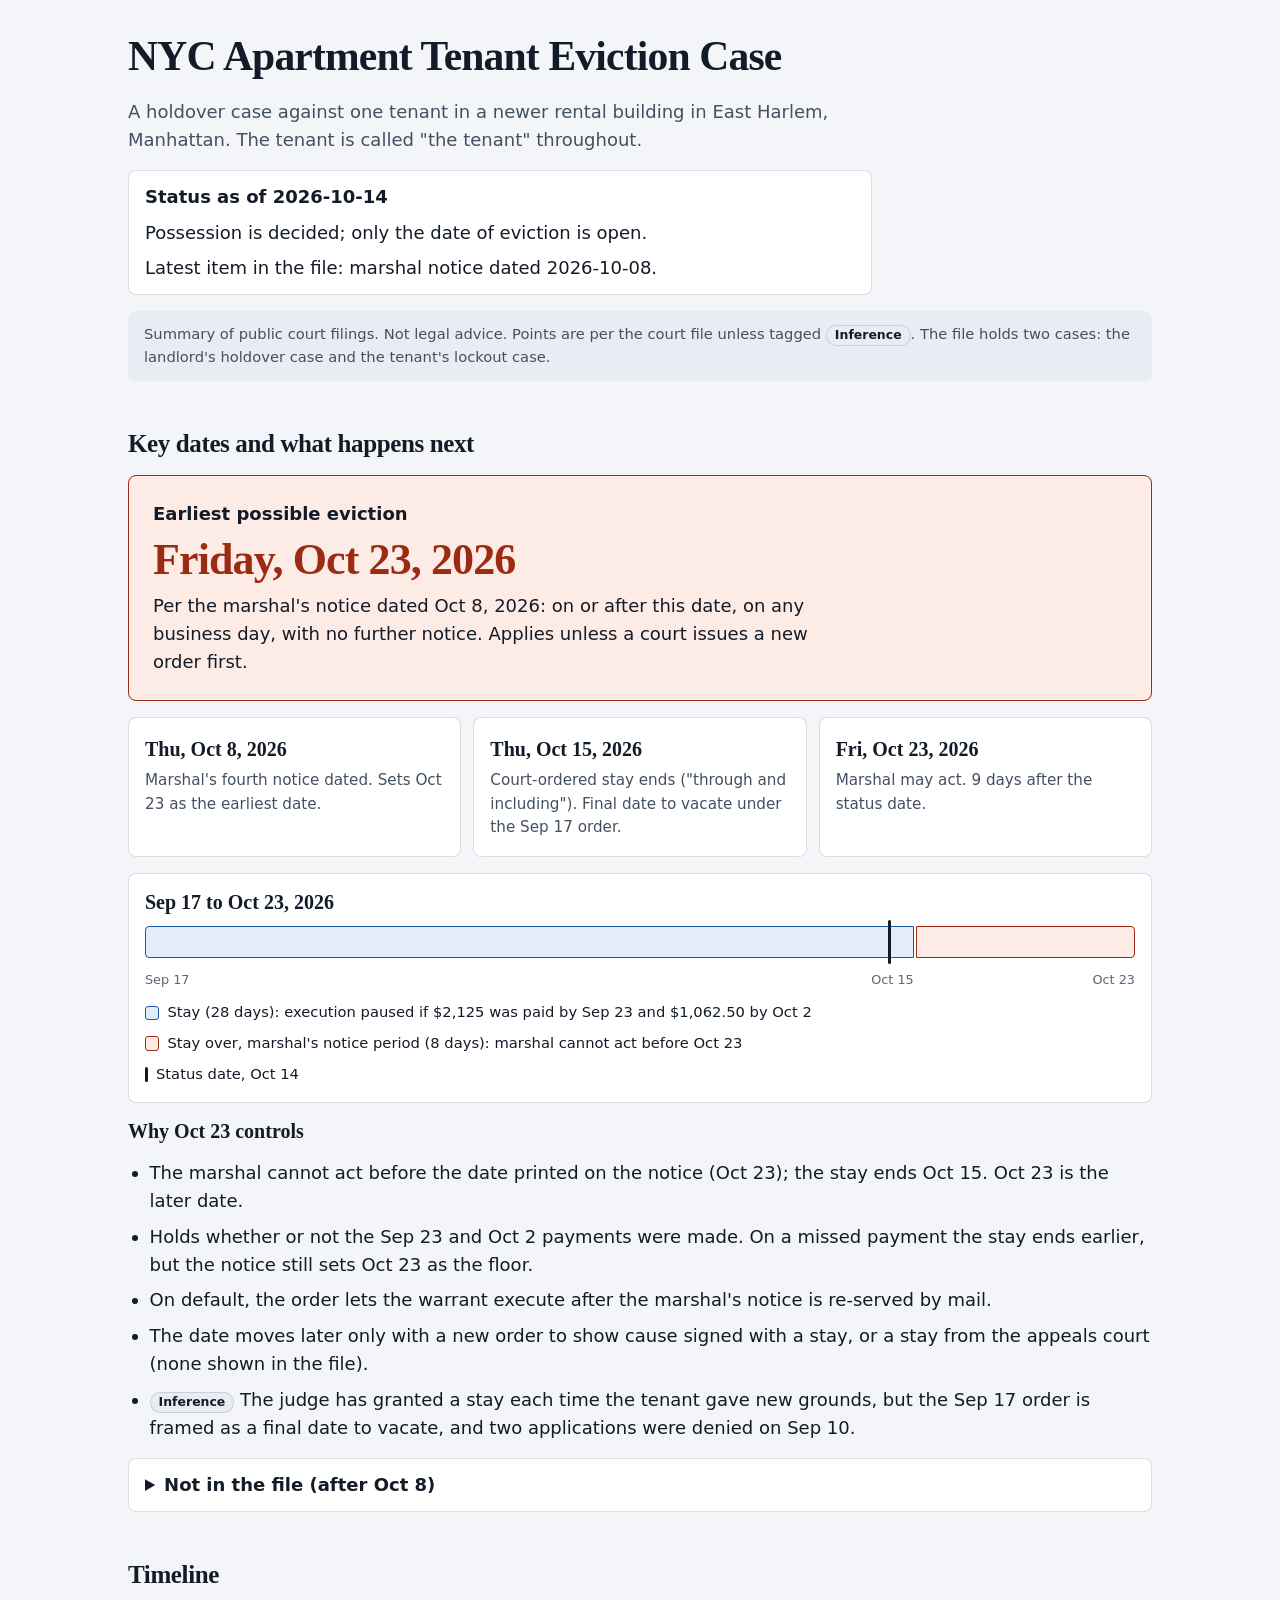
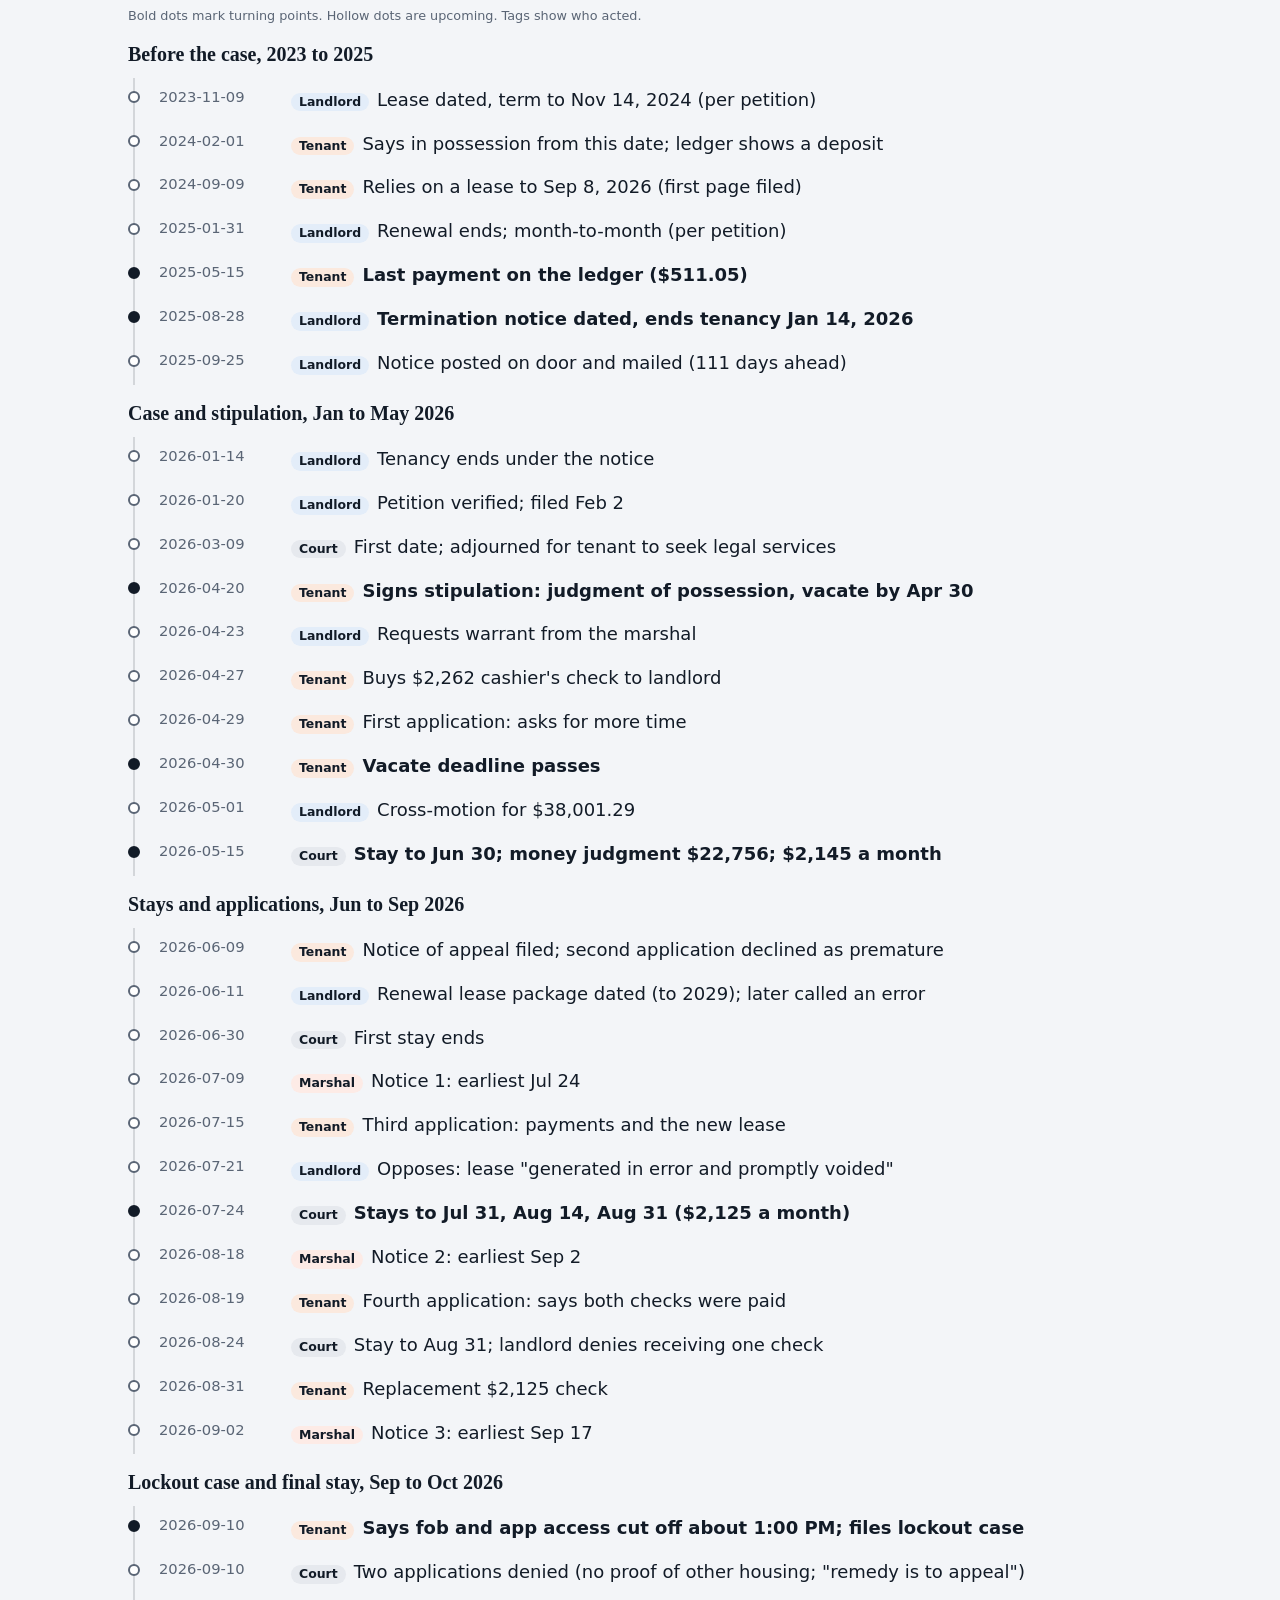
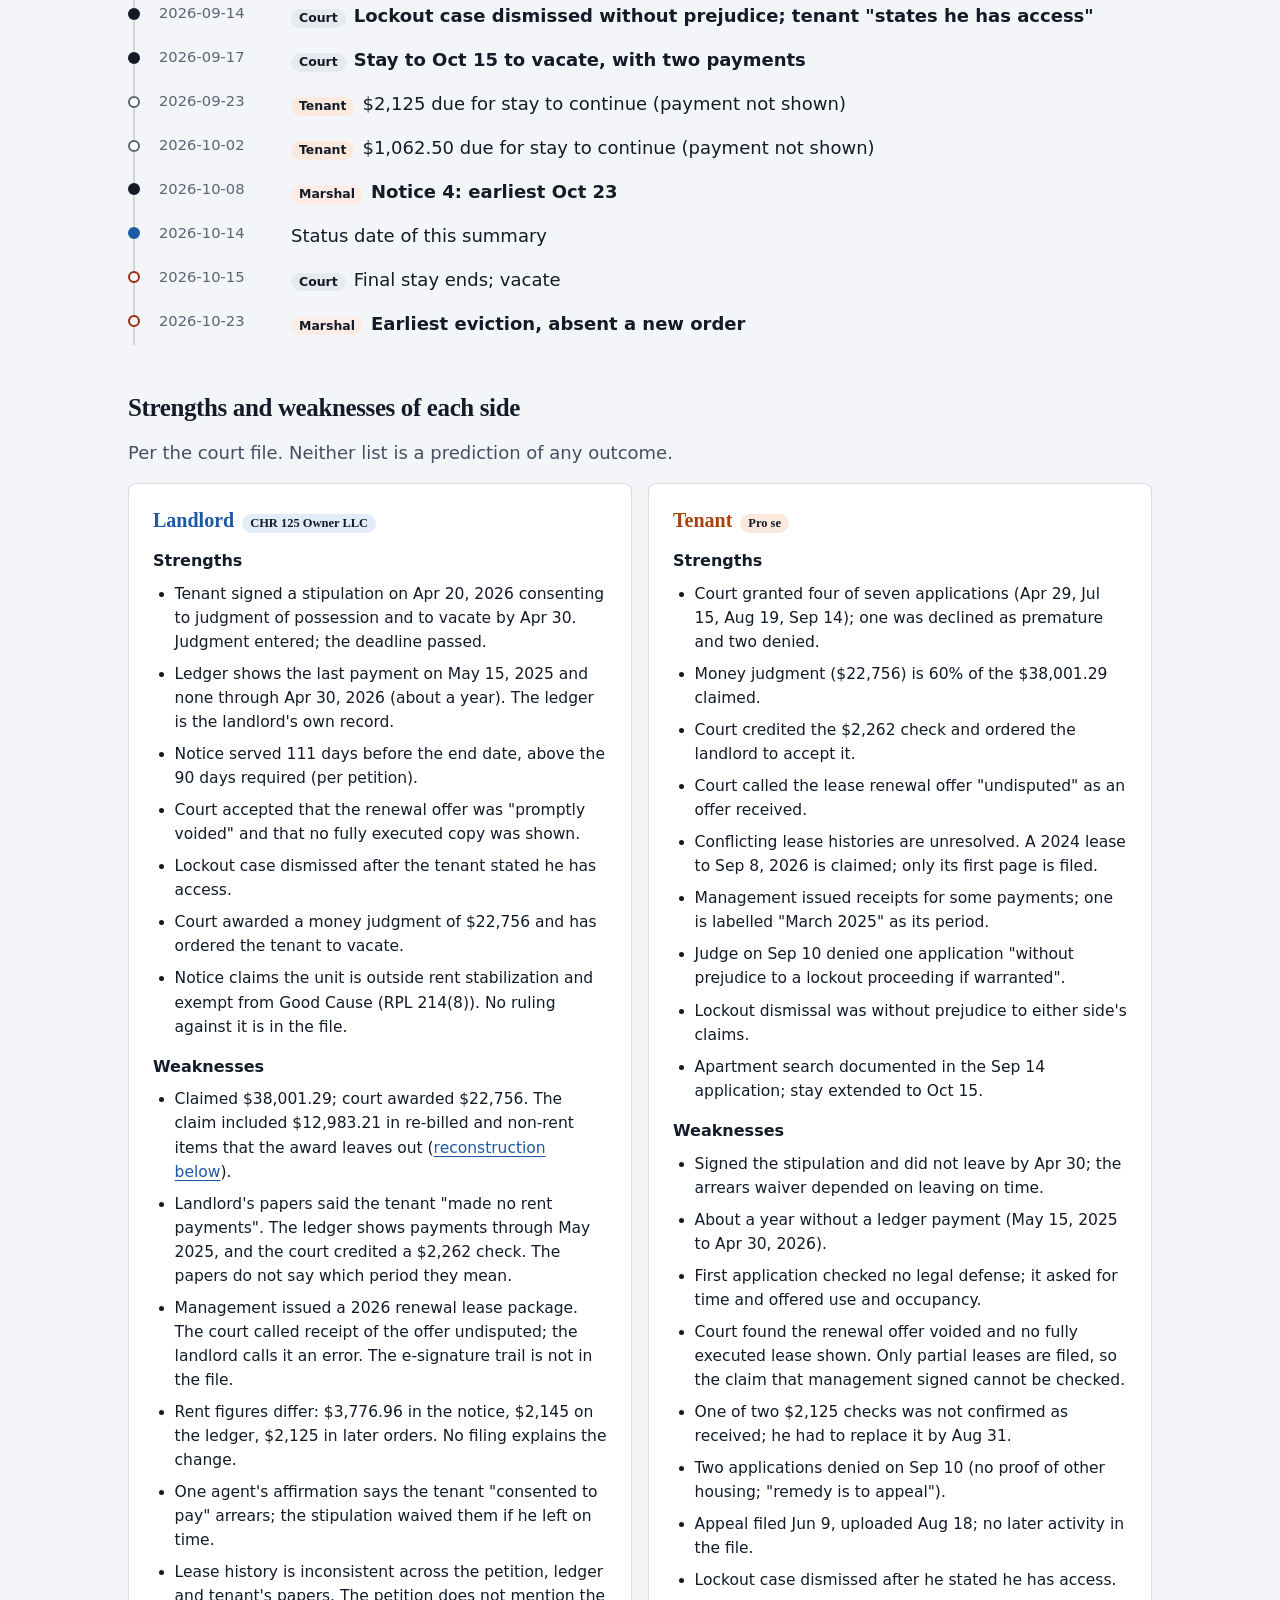
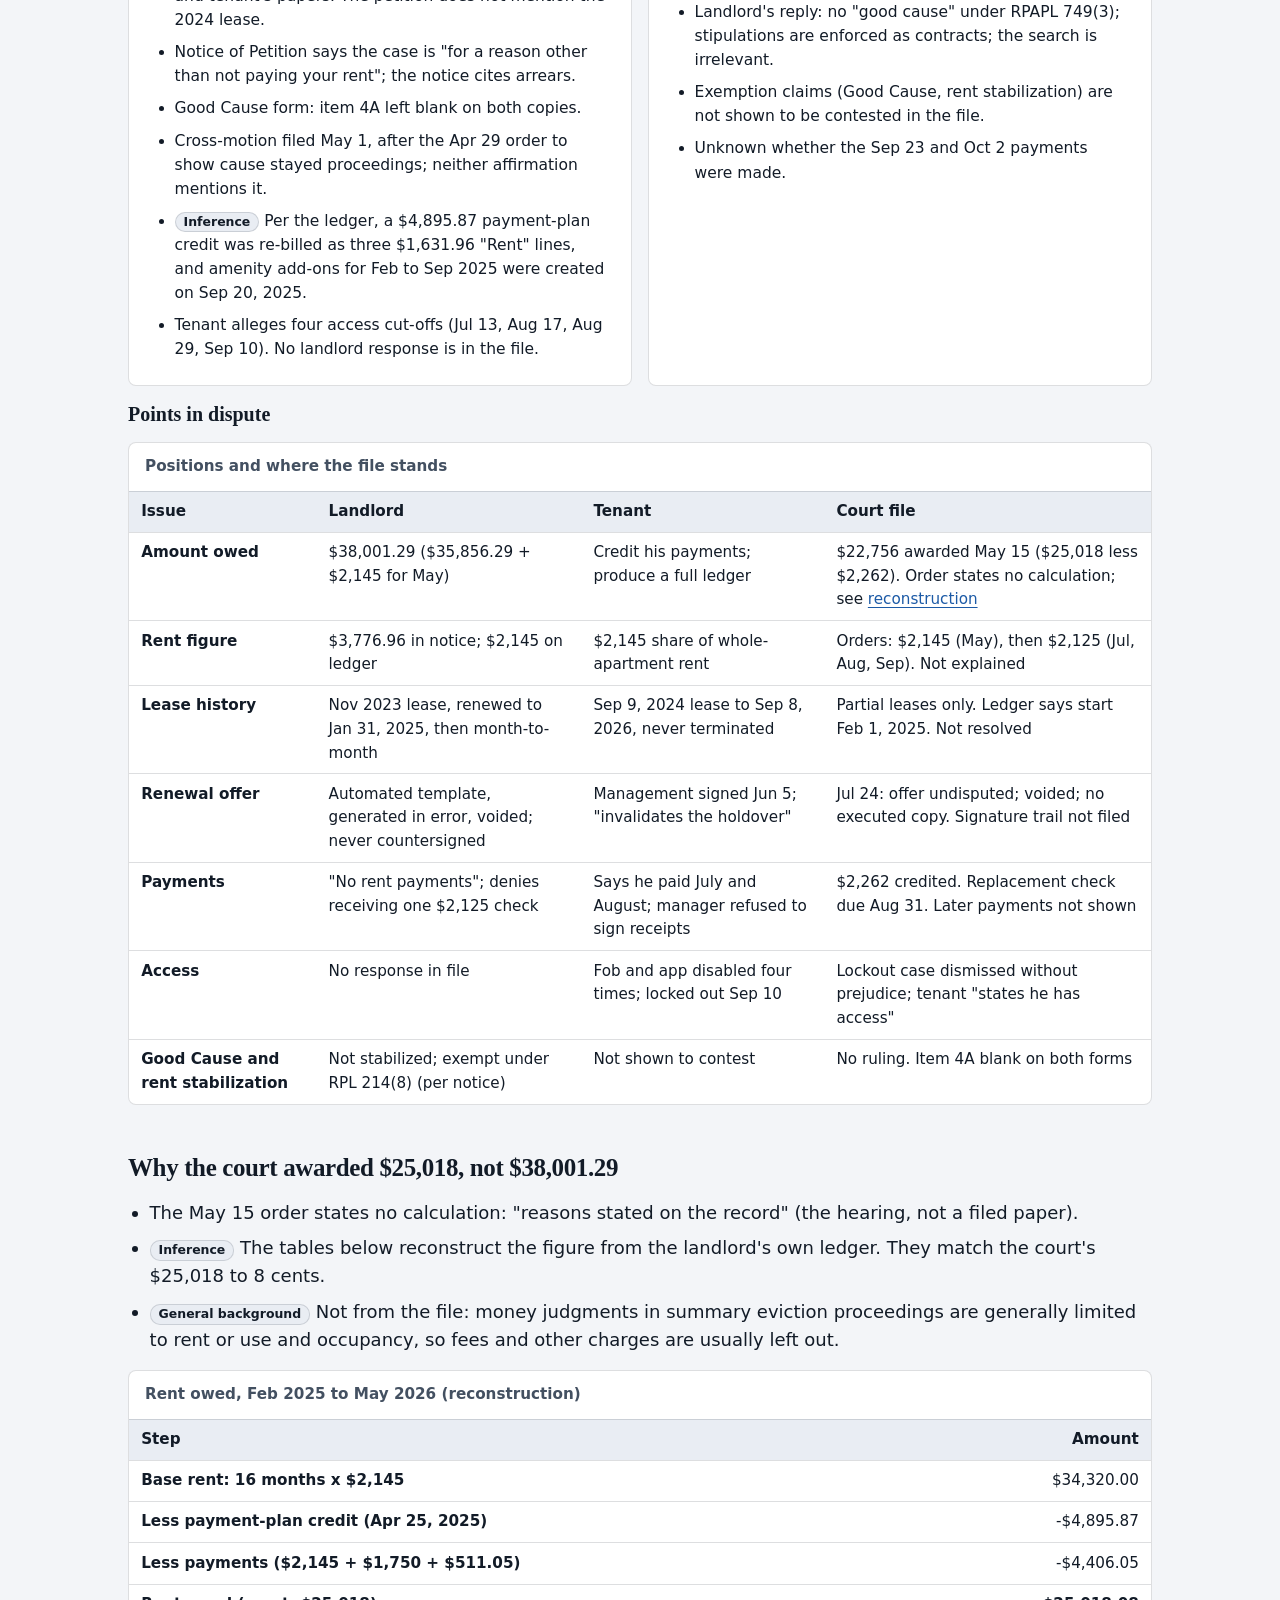
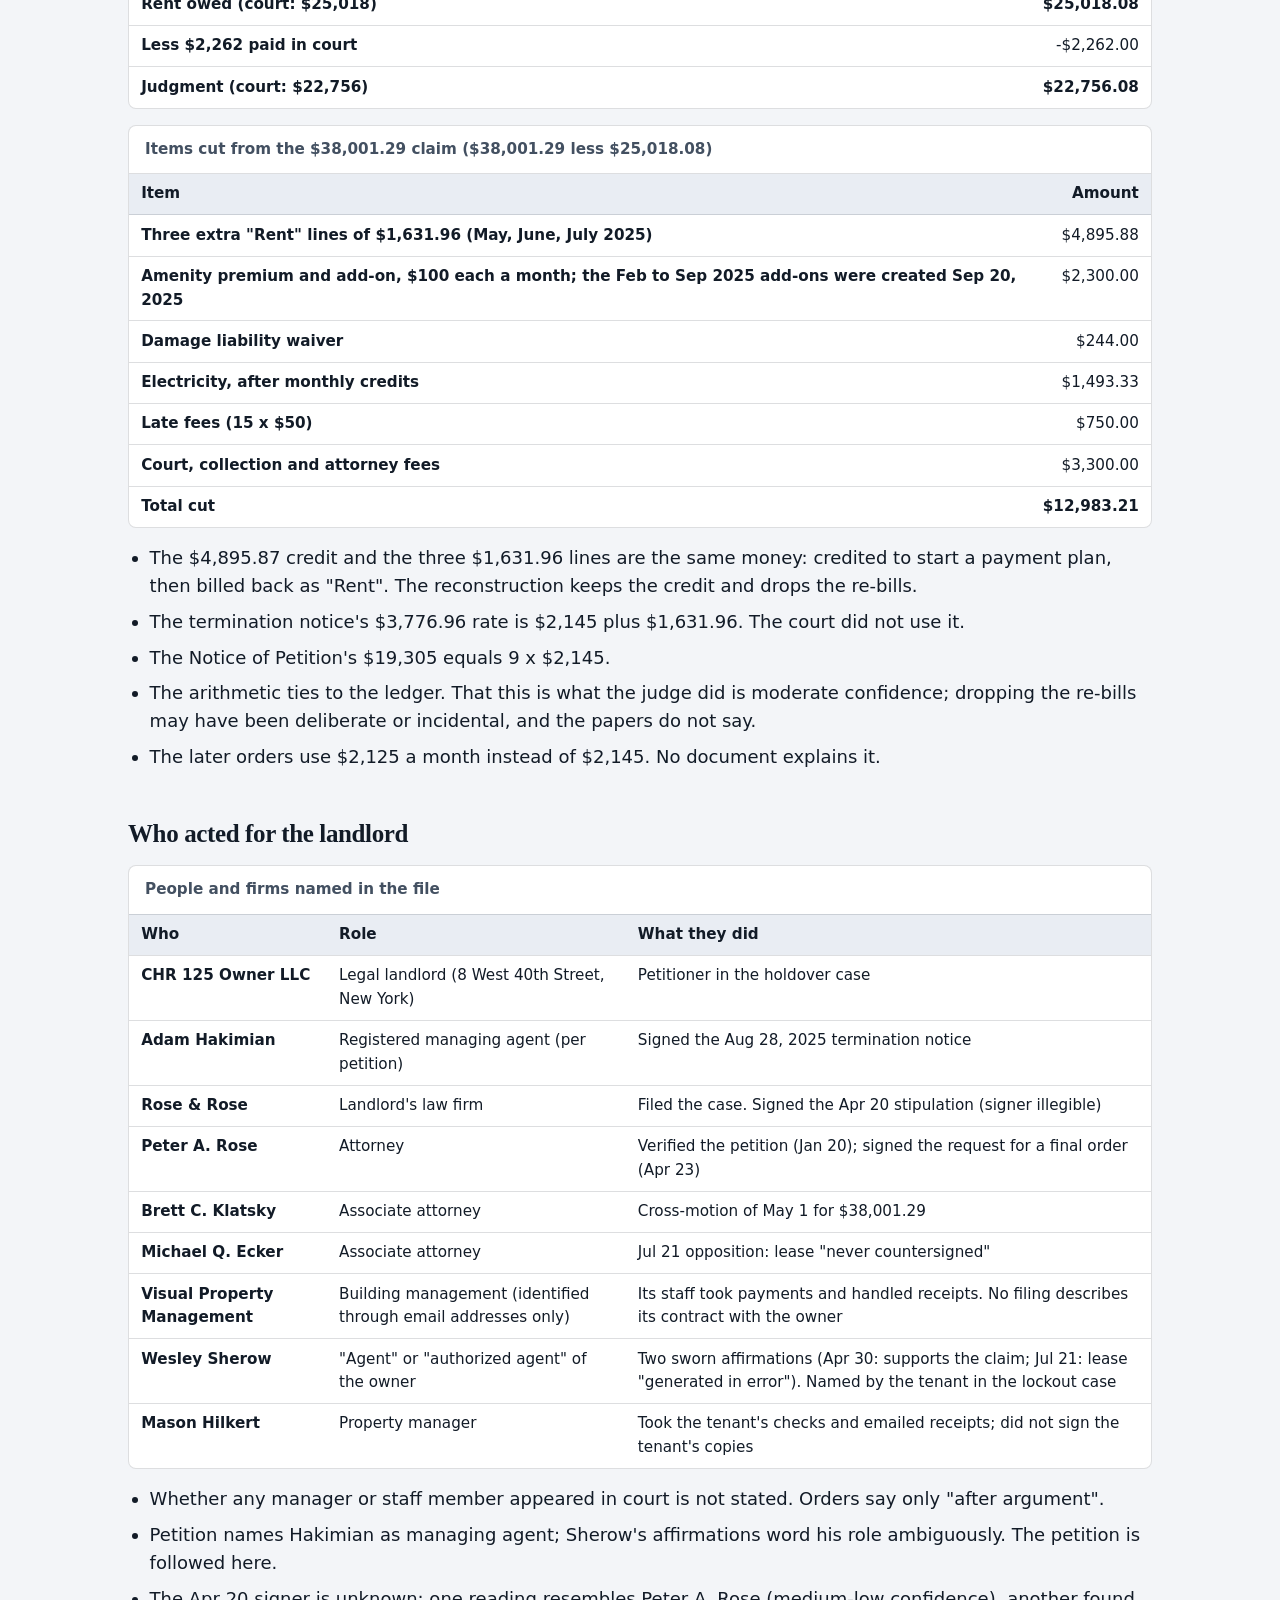
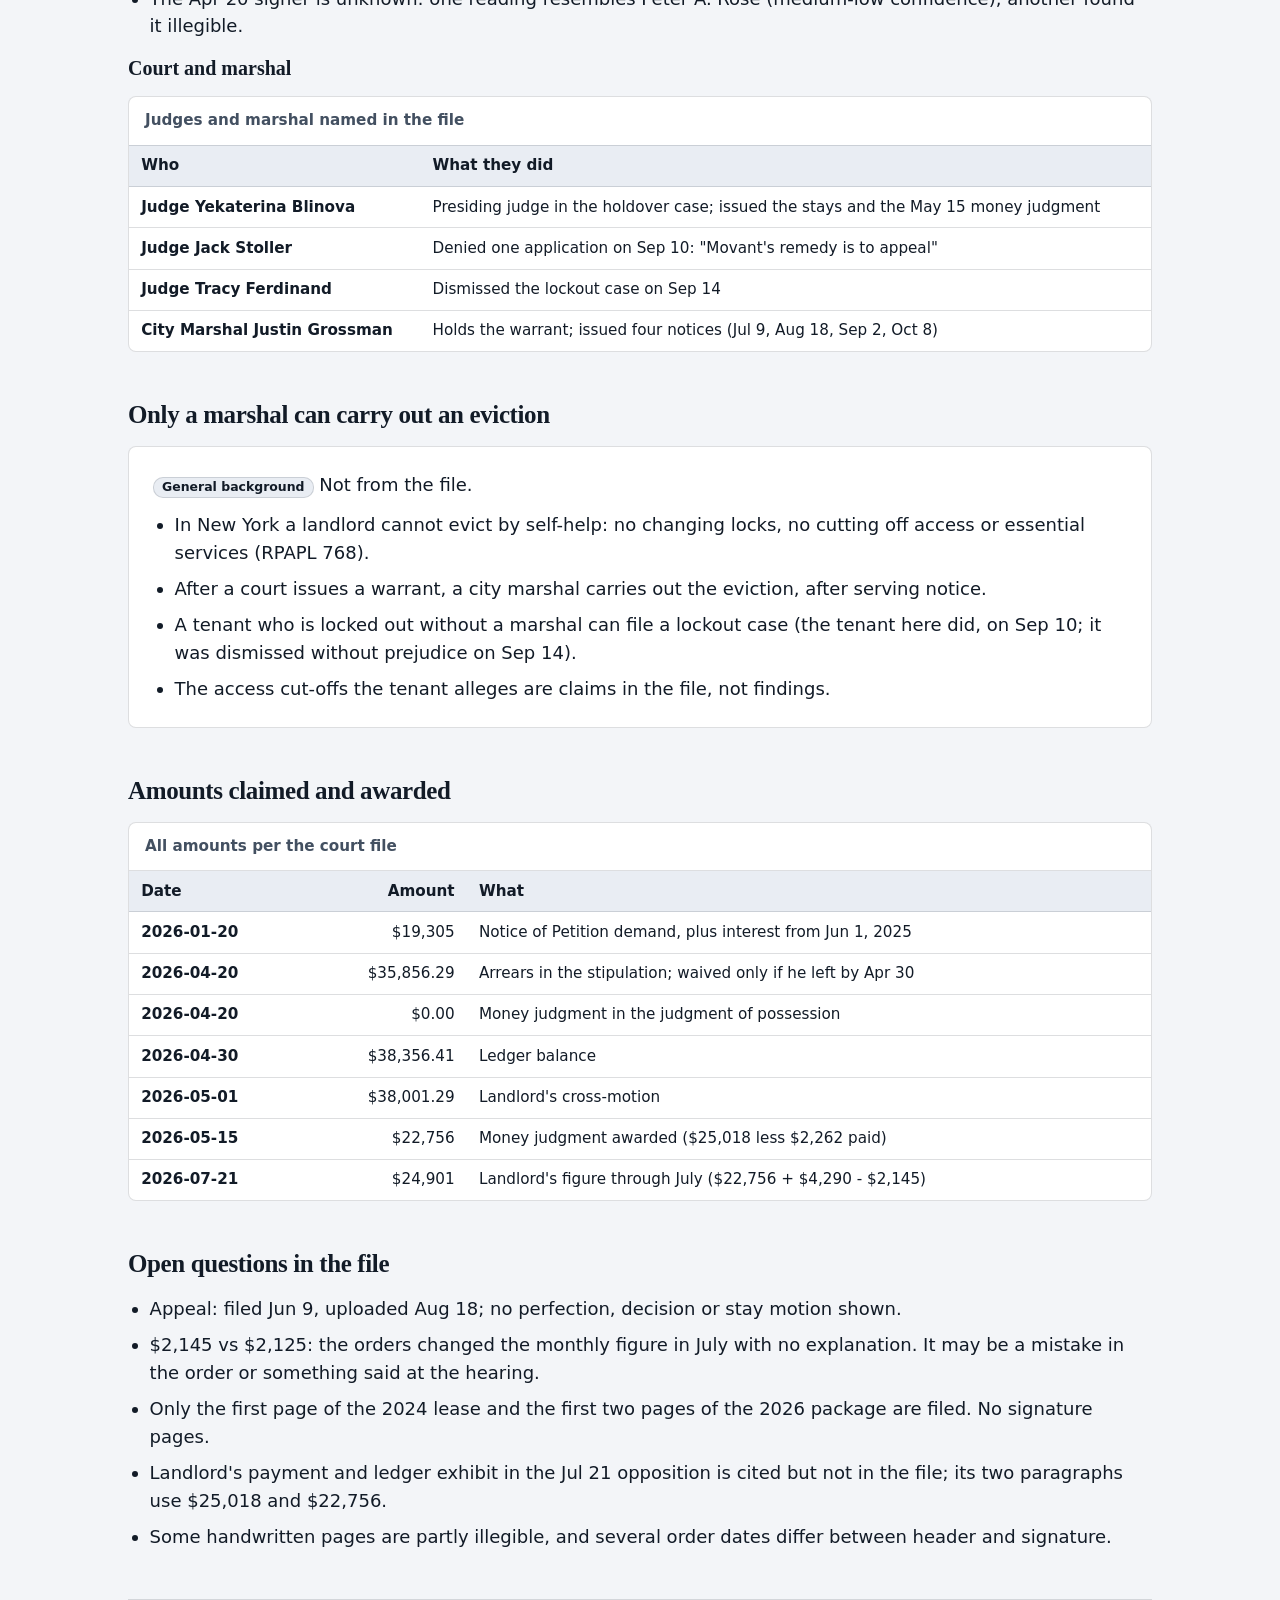
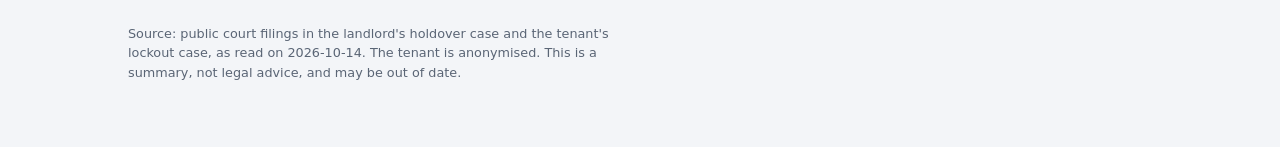
==== commit 70c3f4fe: "Add reconstruction of the $25,018 award from the landlord ledger" ====
--- a/index.html
+++ b/index.html
@@ -171,7 +171,7 @@
       <div>
         <h4>Weaknesses</h4>
         <ul>
-          <li>Claimed $38,001.29; court awarded $22,756. The court did not say how it reached $25,018, and it does not reconcile to the ledger.</li>
+          <li>Claimed $38,001.29; court awarded $22,756. The claim included $12,983.21 in re-billed and non-rent items that the award leaves out (<a href="#award">reconstruction below</a>).</li>
           <li>Landlord's papers said the tenant "made no rent payments". The ledger shows payments through May 2025, and the court credited a $2,262 check. The papers do not say which period they mean.</li>
           <li>Management issued a 2026 renewal lease package. The court called receipt of the offer undisputed; the landlord calls it an error. The e-signature trail is not in the file.</li>
           <li>Rent figures differ: $3,776.96 in the notice, $2,145 on the ledger, $2,125 in later orders. No filing explains the change.</li>
@@ -180,7 +180,7 @@
           <li>Notice of Petition says the case is "for a reason other than not paying your rent"; the notice cites arrears.</li>
           <li>Good Cause form: item 4A left blank on both copies.</li>
           <li>Cross-motion filed May 1, after the Apr 29 order to show cause stayed proceedings; neither affirmation mentions it.</li>
-          <li><span class="tag tag-inf">Inference</span> A reader's arithmetic (not in any filing) puts roughly $8,087 of the $38,001.29 claim in non-rent charges such as fees, amenity and damage-waiver items.</li>
+          <li><span class="tag tag-inf">Inference</span> Per the ledger, a $4,895.87 payment-plan credit was re-billed as three $1,631.96 "Rent" lines, and amenity add-ons for Feb to Sep 2025 were created on Sep 20, 2025.</li>
           <li>Tenant alleges four access cut-offs (Jul 13, Aug 17, Aug 29, Sep 10). No landlord response is in the file.</li>
         </ul>
       </div>
@@ -227,7 +227,7 @@
       <caption>Positions and where the file stands</caption>
       <thead><tr><th scope="col">Issue</th><th scope="col">Landlord</th><th scope="col">Tenant</th><th scope="col">Court file</th></tr></thead>
       <tbody>
-        <tr><th scope="row">Amount owed</th><td data-label="Landlord">$38,001.29 ($35,856.29 + $2,145 for May)</td><td data-label="Tenant">Credit his payments; produce a full ledger</td><td data-label="Court file">$22,756 awarded May 15 ($25,018 less $2,262). Basis of $25,018 not explained</td></tr>
+        <tr><th scope="row">Amount owed</th><td data-label="Landlord">$38,001.29 ($35,856.29 + $2,145 for May)</td><td data-label="Tenant">Credit his payments; produce a full ledger</td><td data-label="Court file">$22,756 awarded May 15 ($25,018 less $2,262). Order states no calculation; see <a href="#award">reconstruction</a></td></tr>
         <tr><th scope="row">Rent figure</th><td data-label="Landlord">$3,776.96 in notice; $2,145 on ledger</td><td data-label="Tenant">$2,145 share of whole-apartment rent</td><td data-label="Court file">Orders: $2,145 (May), then $2,125 (Jul, Aug, Sep). Not explained</td></tr>
         <tr><th scope="row">Lease history</th><td data-label="Landlord">Nov 2023 lease, renewed to Jan 31, 2025, then month-to-month</td><td data-label="Tenant">Sep 9, 2024 lease to Sep 8, 2026, never terminated</td><td data-label="Court file">Partial leases only. Ledger says start Feb 1, 2025. Not resolved</td></tr>
         <tr><th scope="row">Renewal offer</th><td data-label="Landlord">Automated template, generated in error, voided; never countersigned</td><td data-label="Tenant">Management signed Jun 5; "invalidates the holdover"</td><td data-label="Court file">Jul 24: offer undisputed; voided; no executed copy. Signature trail not filed</td></tr>
@@ -237,6 +237,54 @@
       </tbody>
     </table>
   </div>
+</section>
+
+<section class="sec" id="award" aria-labelledby="award-h">
+  <h2 id="award-h">Why the court awarded $25,018, not $38,001.29</h2>
+  <ul>
+    <li>The May 15 order states no calculation: "reasons stated on the record" (the hearing, not a filed paper).</li>
+    <li><span class="tag tag-inf">Inference</span> The tables below reconstruct the figure from the landlord's own ledger. They match the court's $25,018 to 8 cents.</li>
+    <li><span class="tag tag-inf">General background</span> Not from the file: money judgments in summary eviction proceedings are generally limited to rent or use and occupancy, so fees and other charges are usually left out.</li>
+  </ul>
+
+  <div class="scroller" tabindex="0" role="region" aria-label="Rent owed reconstruction">
+    <table class="stack">
+      <caption>Rent owed, Feb 2025 to May 2026 (reconstruction)</caption>
+      <thead><tr><th scope="col">Step</th><th scope="col" class="num">Amount</th></tr></thead>
+      <tbody>
+        <tr><th scope="row">Base rent: 16 months x $2,145</th><td class="num" data-label="Amount">$34,320.00</td></tr>
+        <tr><th scope="row">Less payment-plan credit (Apr 25, 2025)</th><td class="num" data-label="Amount">-$4,895.87</td></tr>
+        <tr><th scope="row">Less payments ($2,145 + $1,750 + $511.05)</th><td class="num" data-label="Amount">-$4,406.05</td></tr>
+        <tr><th scope="row">Rent owed (court: $25,018)</th><td class="num" data-label="Amount"><strong>$25,018.08</strong></td></tr>
+        <tr><th scope="row">Less $2,262 paid in court</th><td class="num" data-label="Amount">-$2,262.00</td></tr>
+        <tr><th scope="row">Judgment (court: $22,756)</th><td class="num" data-label="Amount"><strong>$22,756.08</strong></td></tr>
+      </tbody>
+    </table>
+  </div>
+
+  <div class="scroller" tabindex="0" role="region" aria-label="Items cut from the claim">
+    <table class="stack">
+      <caption>Items cut from the $38,001.29 claim ($38,001.29 less $25,018.08)</caption>
+      <thead><tr><th scope="col">Item</th><th scope="col" class="num">Amount</th></tr></thead>
+      <tbody>
+        <tr><th scope="row">Three extra "Rent" lines of $1,631.96 (May, June, July 2025)</th><td class="num" data-label="Amount">$4,895.88</td></tr>
+        <tr><th scope="row">Amenity premium and add-on, $100 each a month; the Feb to Sep 2025 add-ons were created Sep 20, 2025</th><td class="num" data-label="Amount">$2,300.00</td></tr>
+        <tr><th scope="row">Damage liability waiver</th><td class="num" data-label="Amount">$244.00</td></tr>
+        <tr><th scope="row">Electricity, after monthly credits</th><td class="num" data-label="Amount">$1,493.33</td></tr>
+        <tr><th scope="row">Late fees (15 x $50)</th><td class="num" data-label="Amount">$750.00</td></tr>
+        <tr><th scope="row">Court, collection and attorney fees</th><td class="num" data-label="Amount">$3,300.00</td></tr>
+        <tr><th scope="row">Total cut</th><td class="num" data-label="Amount"><strong>$12,983.21</strong></td></tr>
+      </tbody>
+    </table>
+  </div>
+
+  <ul>
+    <li>The $4,895.87 credit and the three $1,631.96 lines are the same money: credited to start a payment plan, then billed back as "Rent". The reconstruction keeps the credit and drops the re-bills.</li>
+    <li>The termination notice's $3,776.96 rate is $2,145 plus $1,631.96. The court did not use it.</li>
+    <li>The Notice of Petition's $19,305 equals 9 x $2,145.</li>
+    <li>The arithmetic ties to the ledger. That this is what the judge did is moderate confidence; dropping the re-bills may have been deliberate or incidental, and the papers do not say.</li>
+    <li>The later orders use $2,125 a month instead of $2,145. No document explains it.</li>
+  </ul>
 </section>
 
 <section class="sec" id="who" aria-labelledby="who-h">
